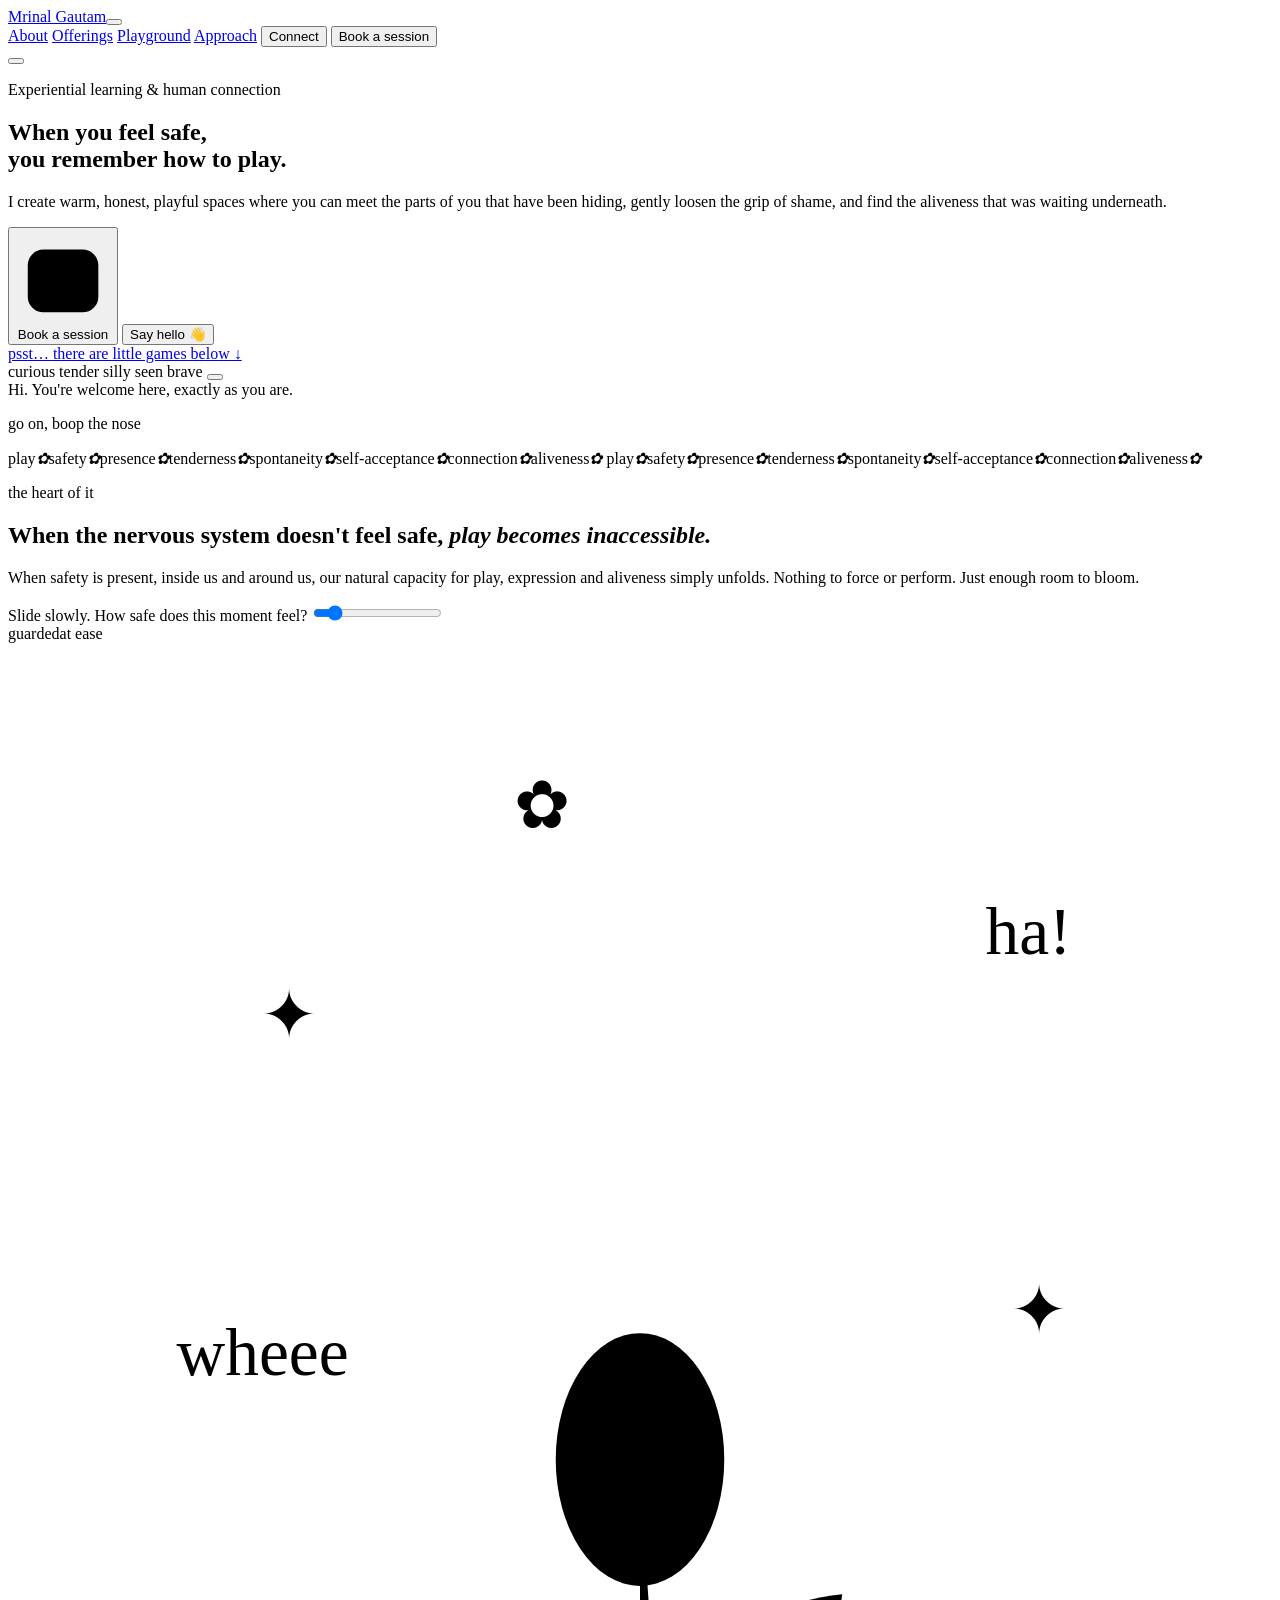
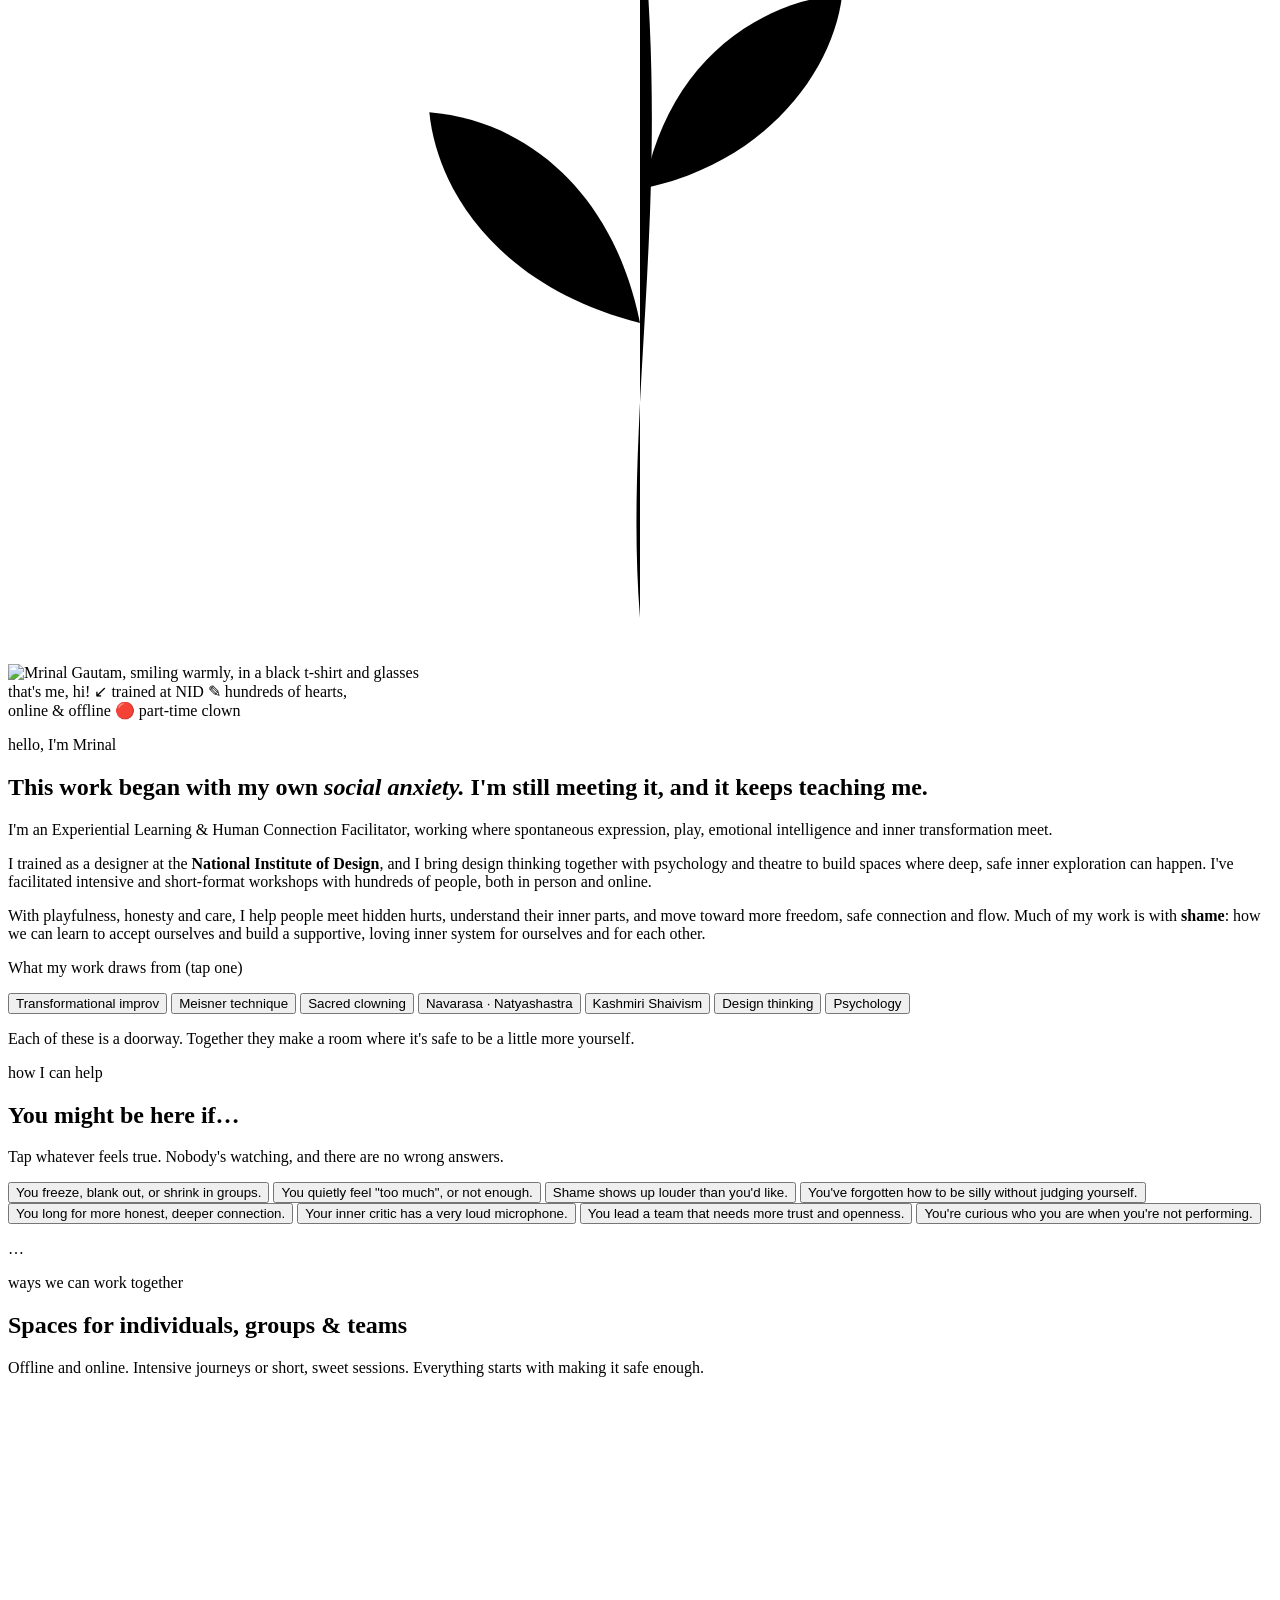
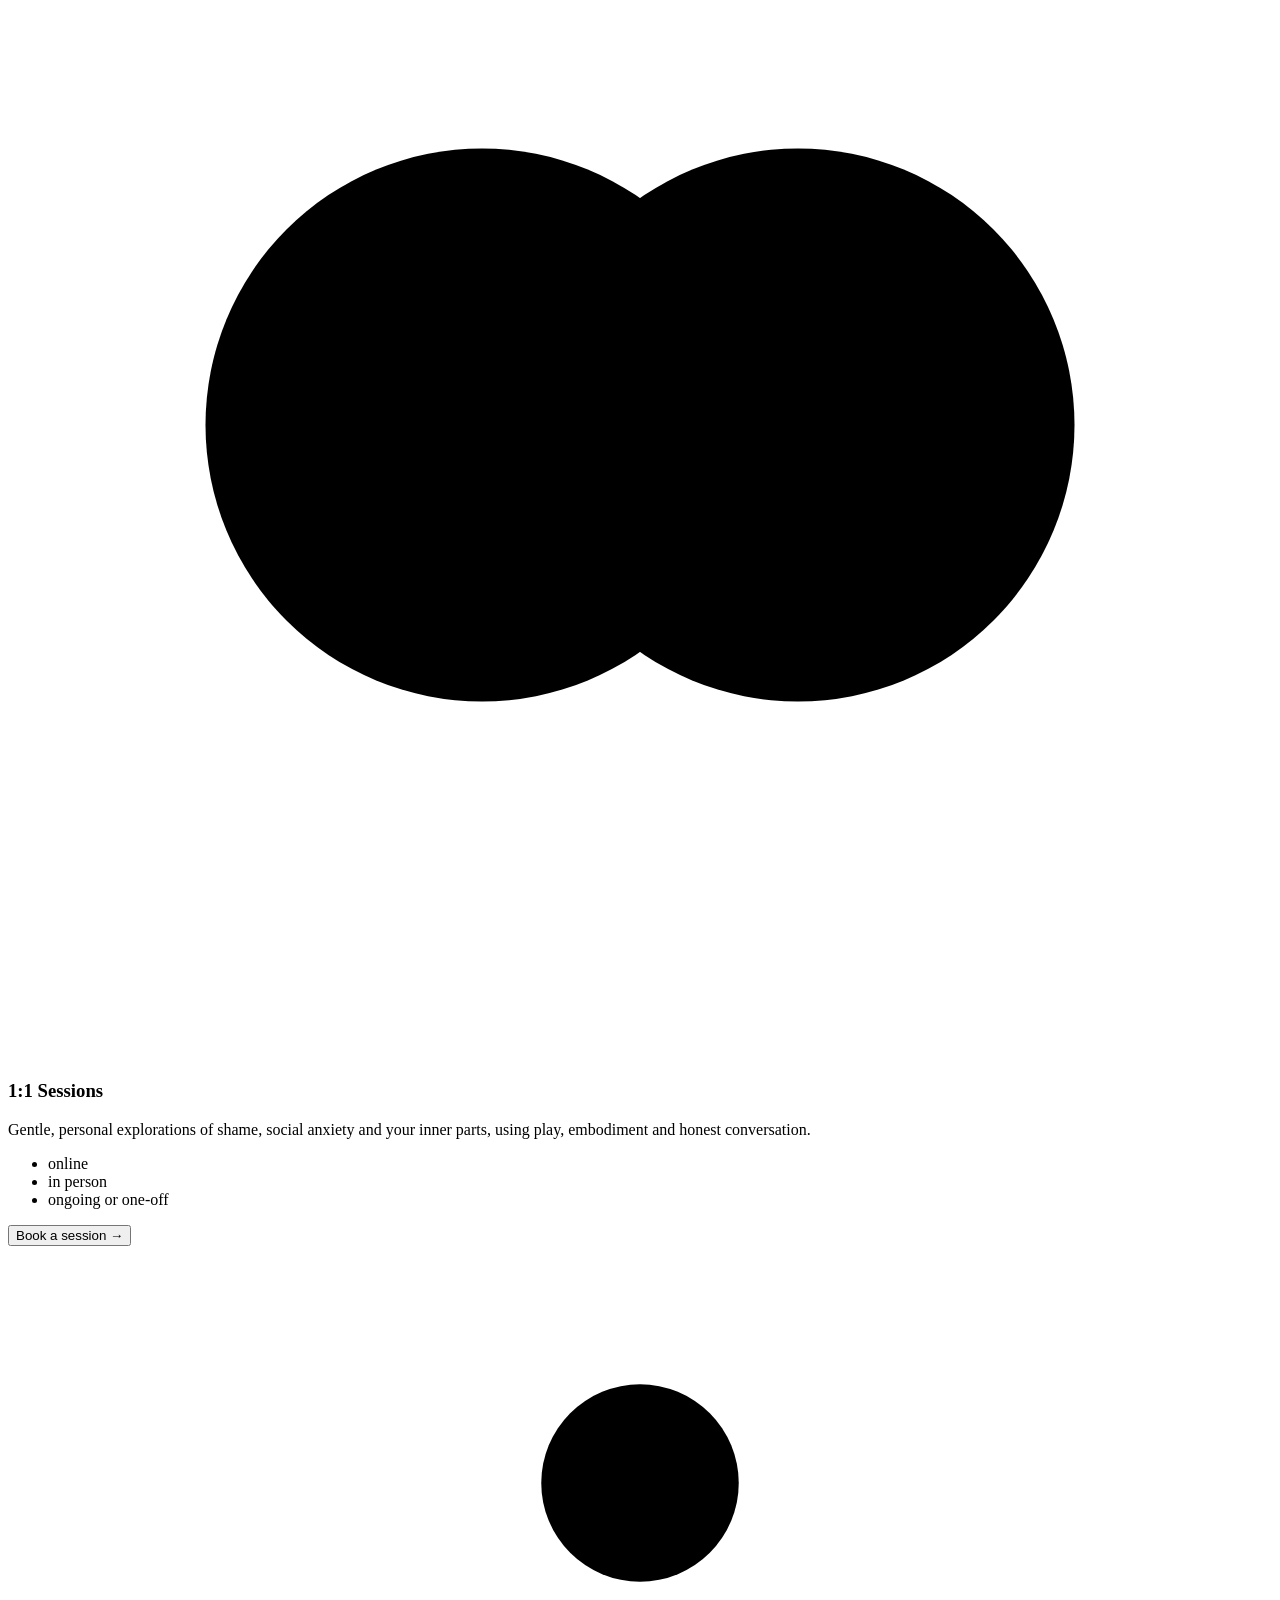
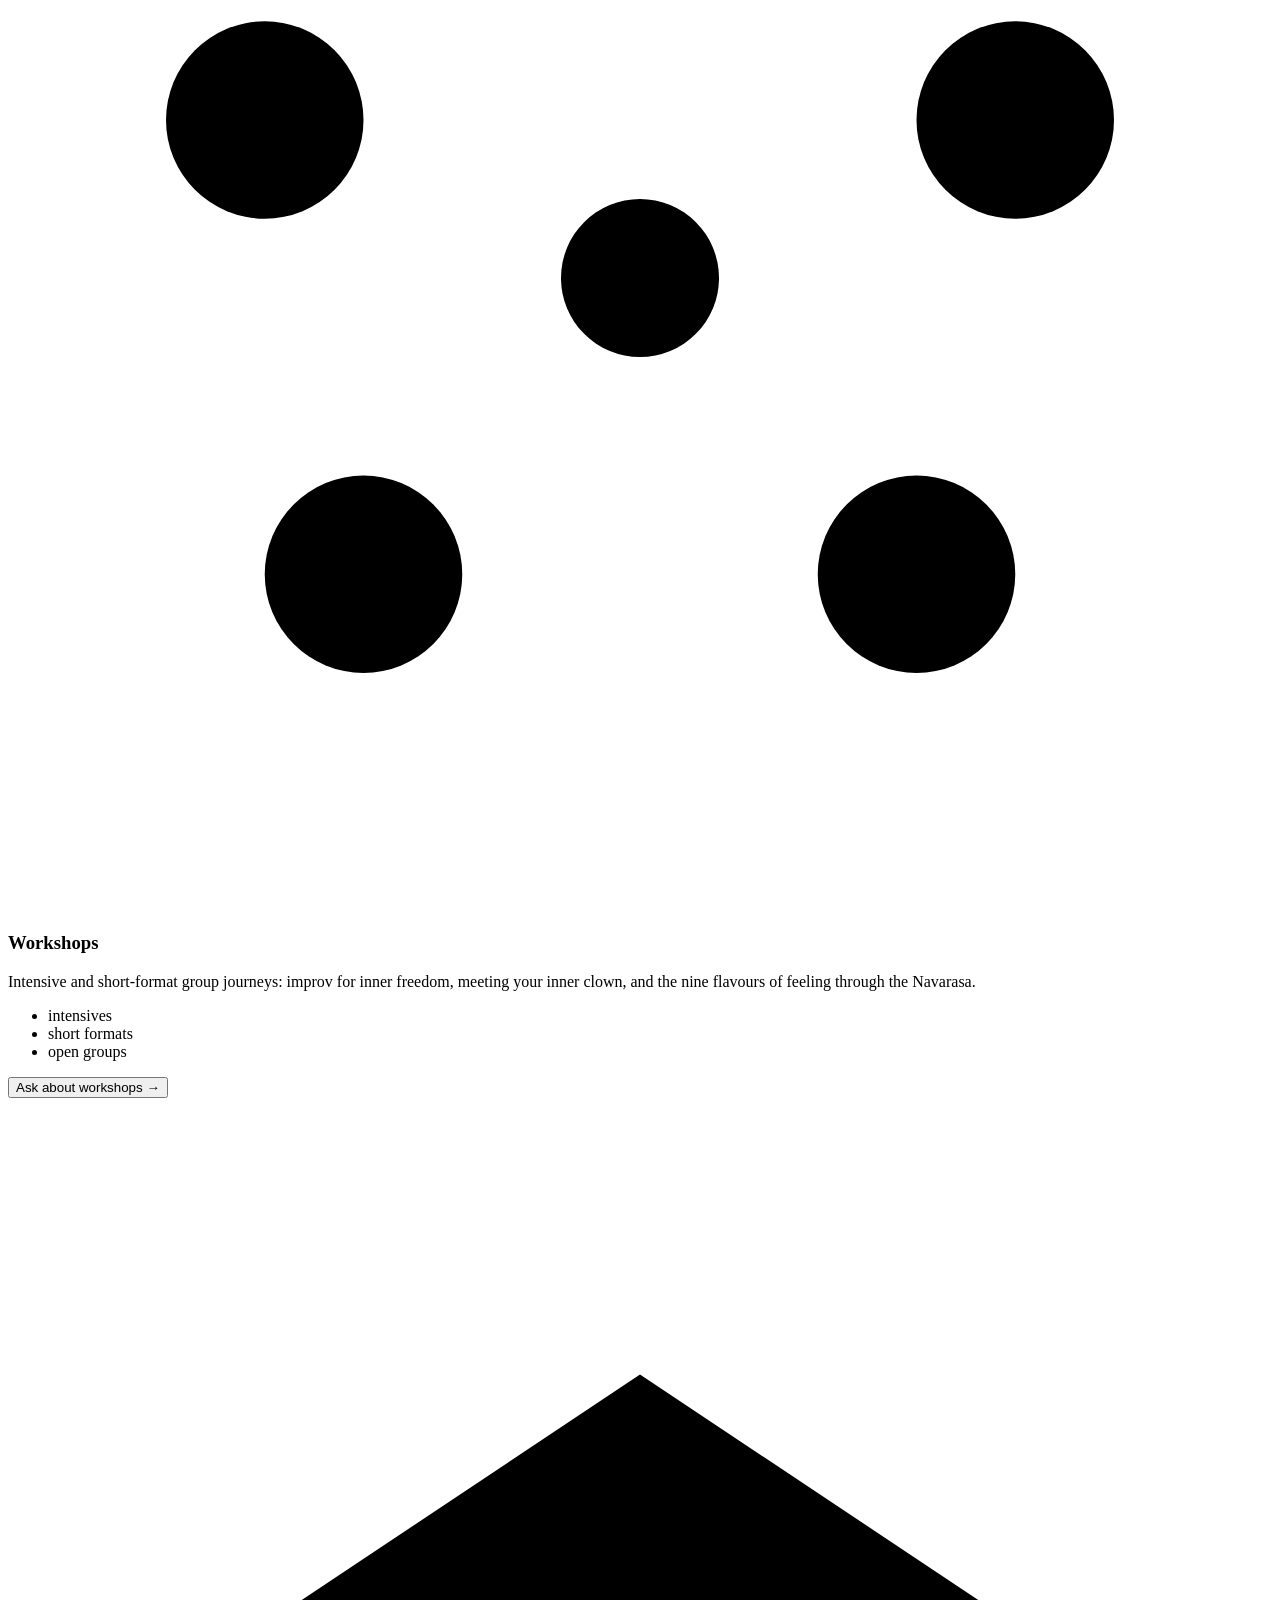
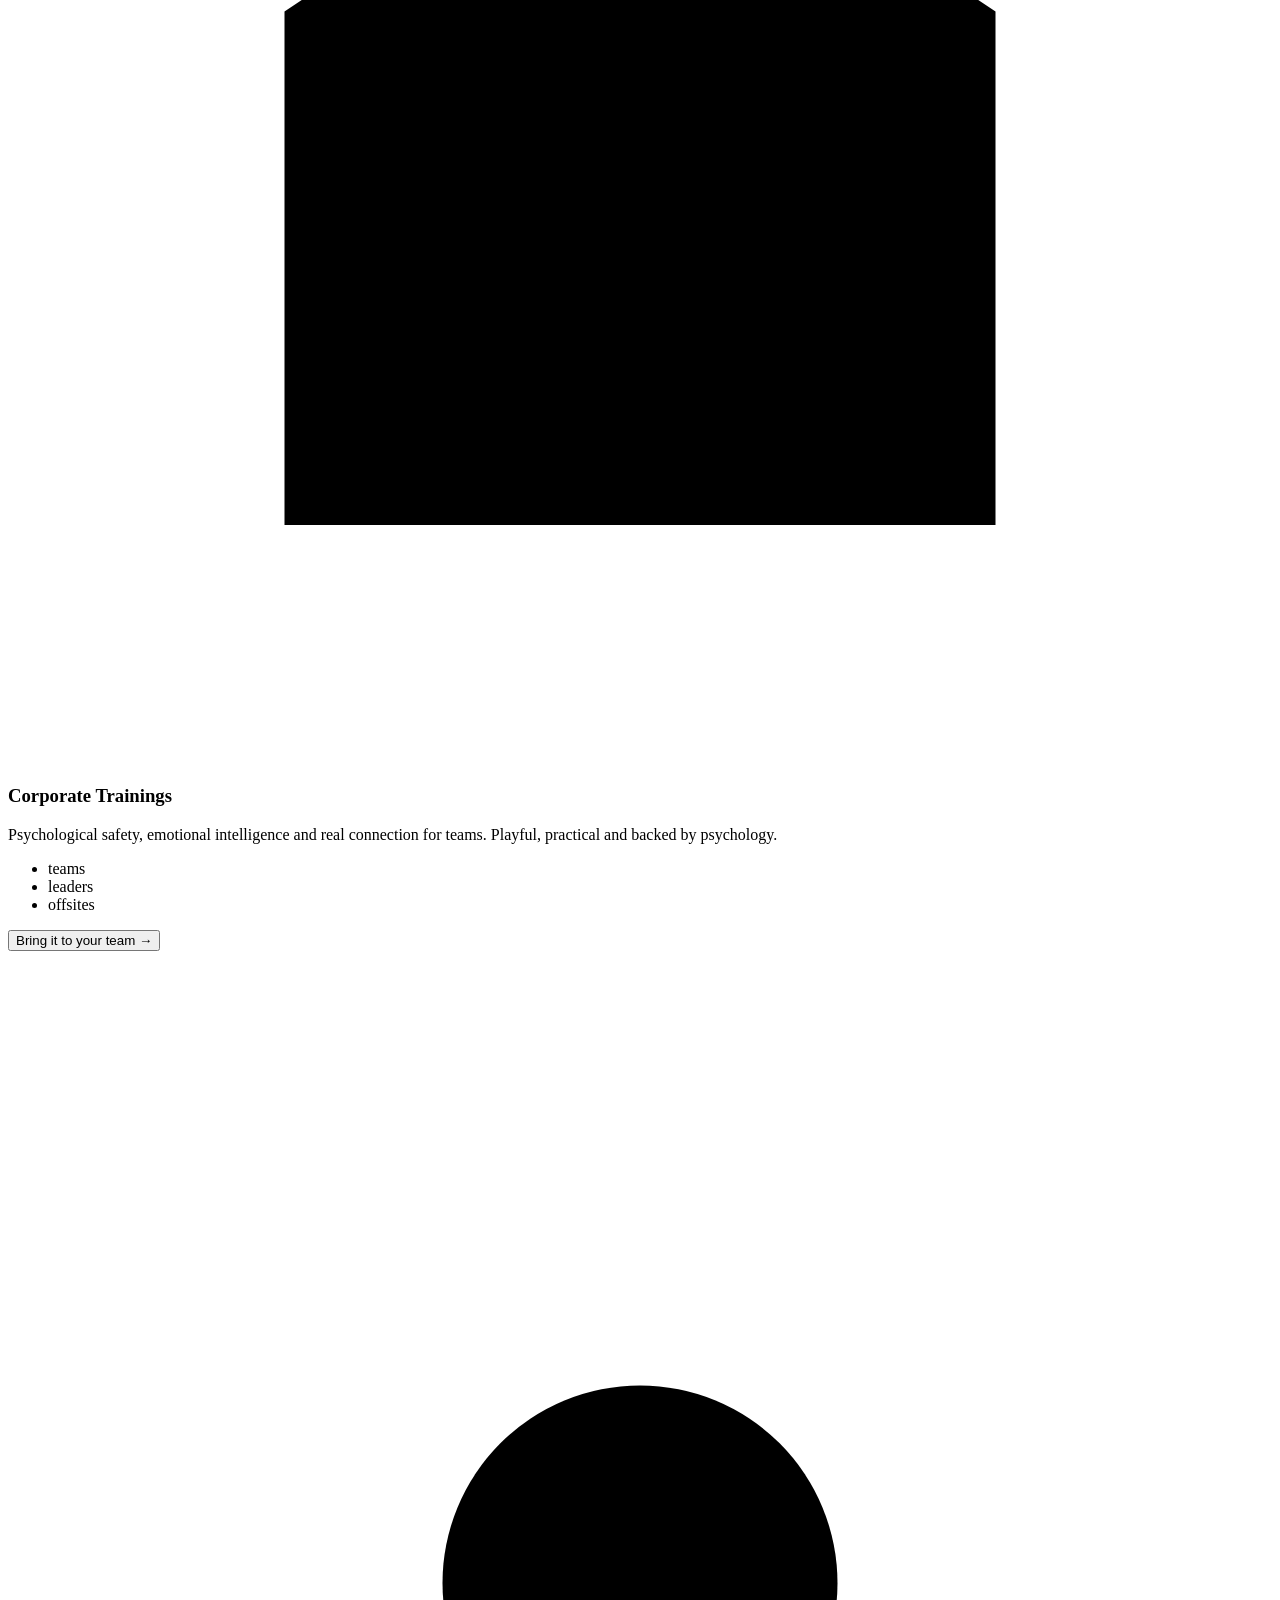
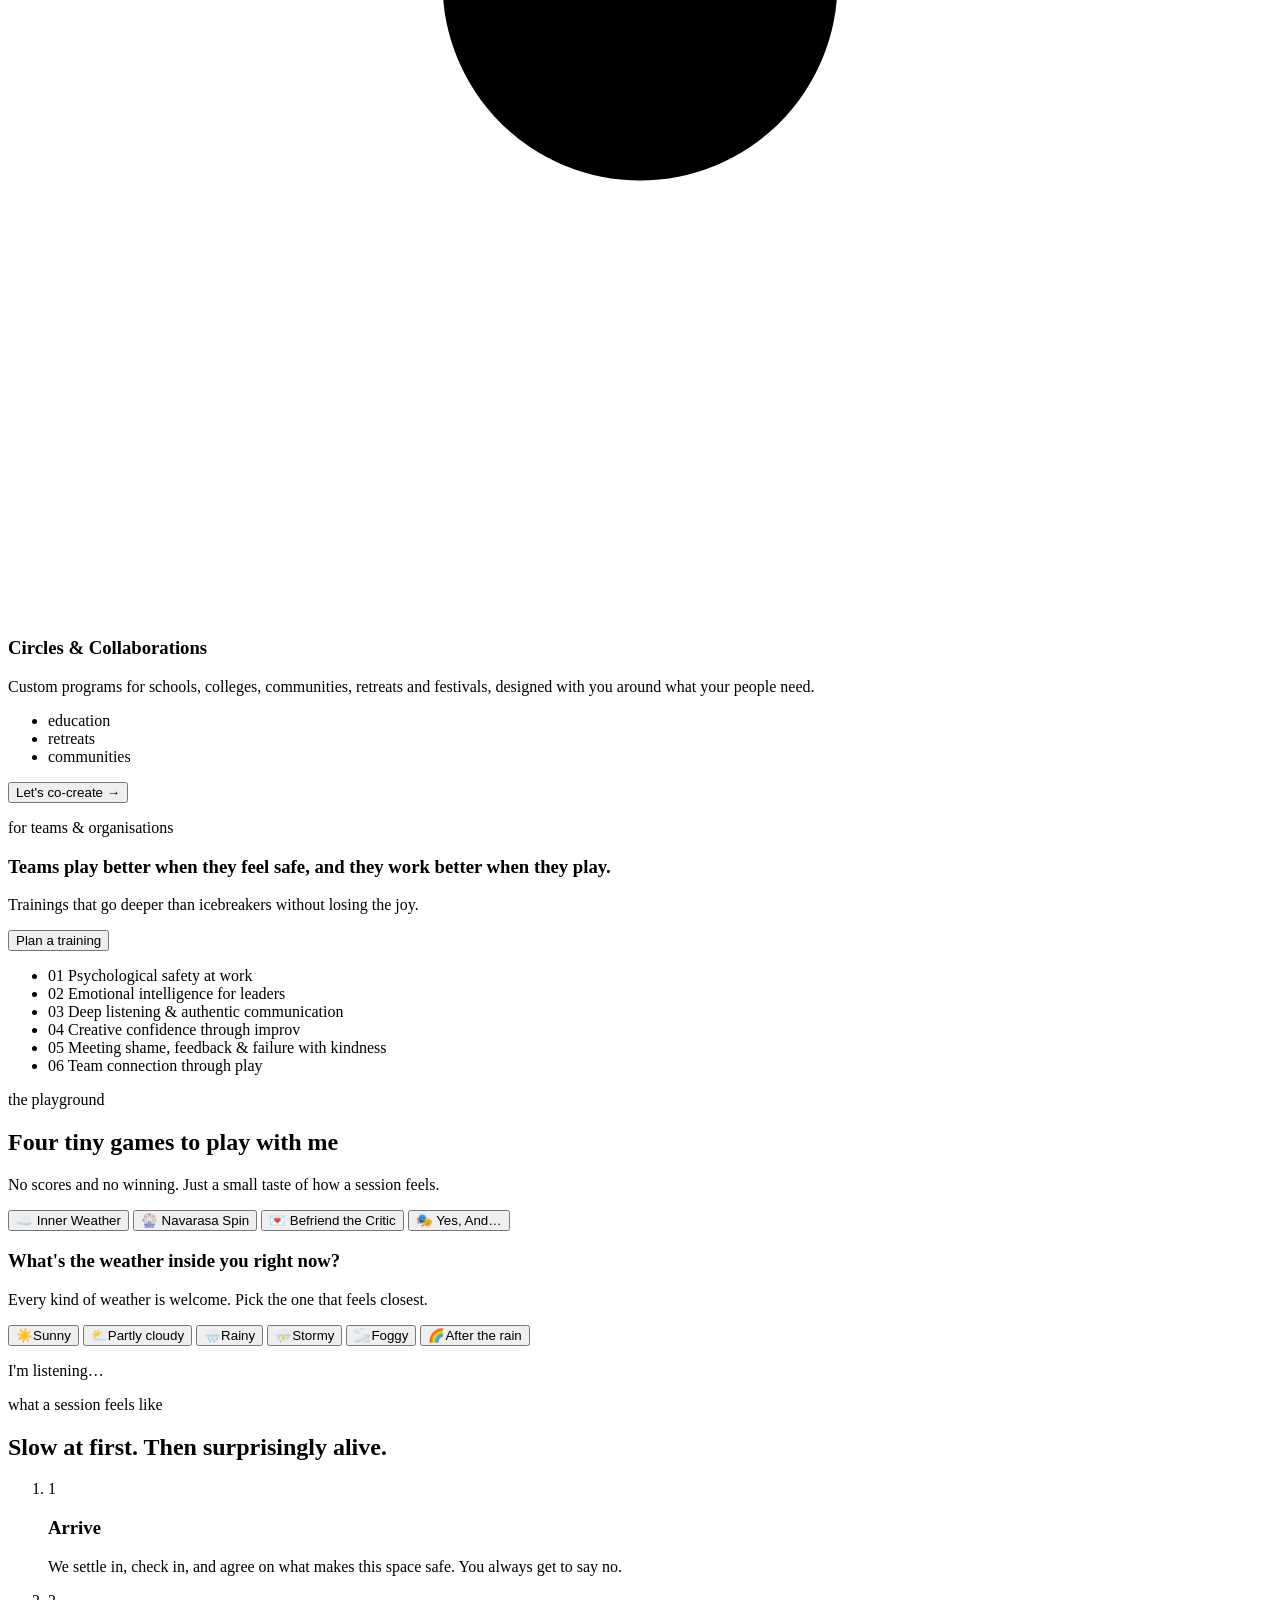
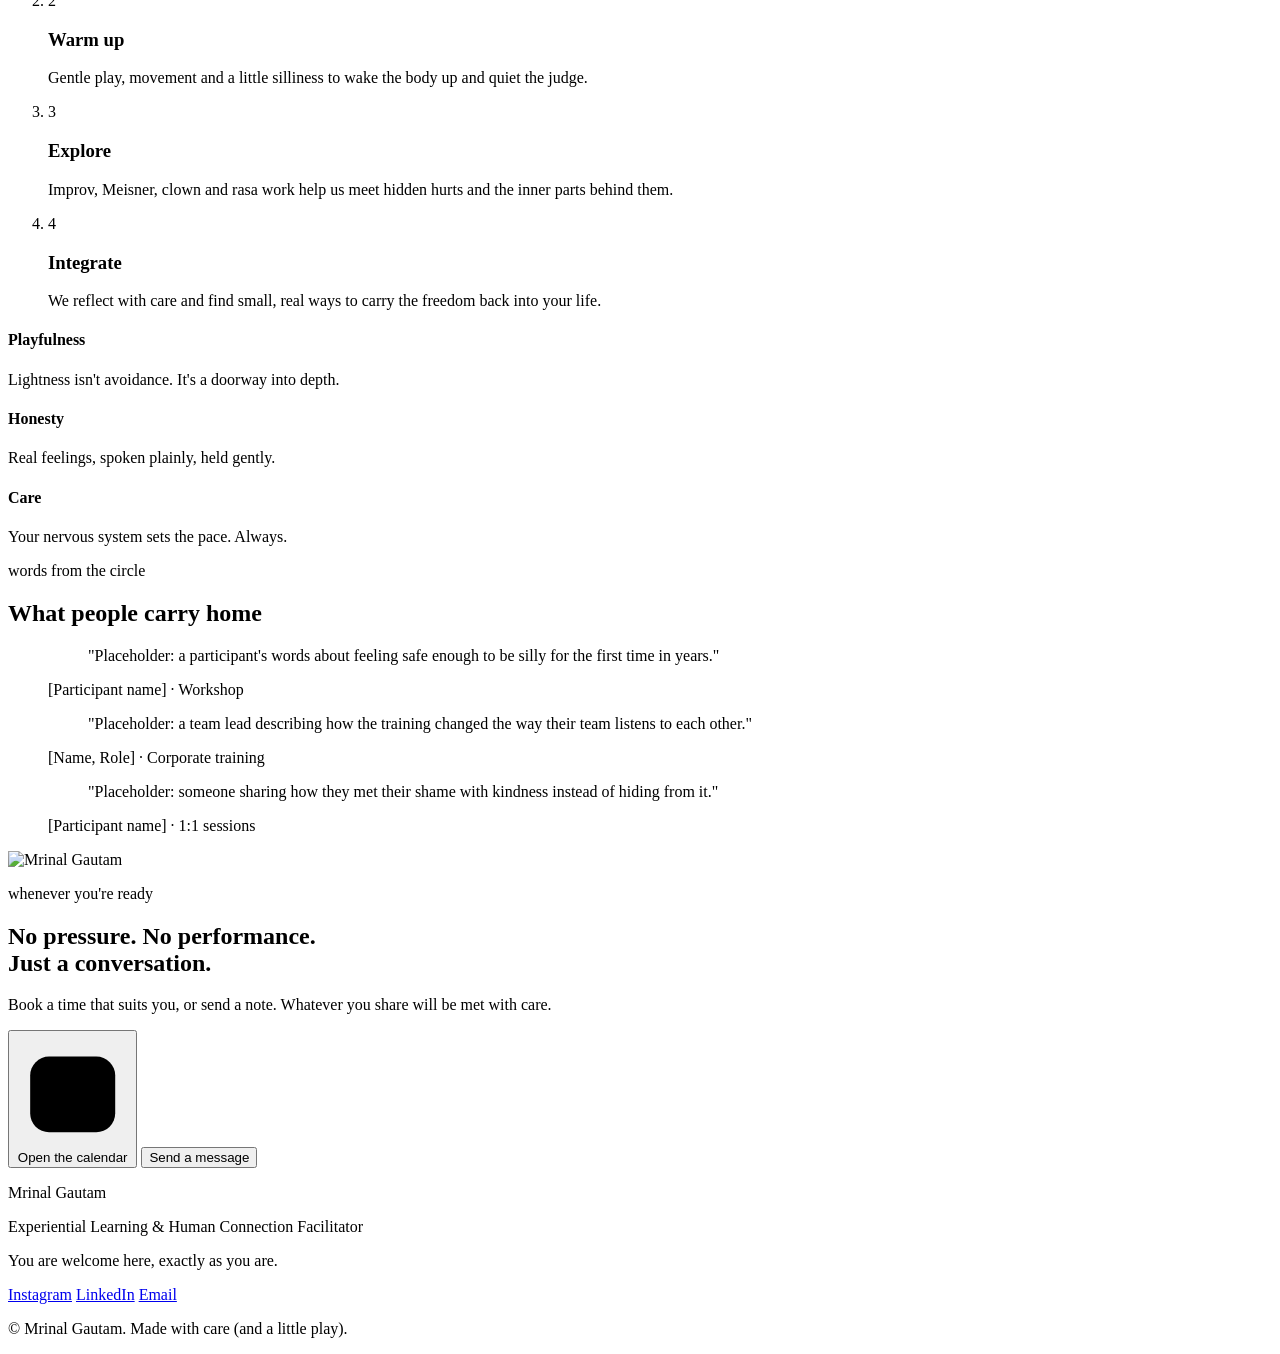
==== index.html @ 3469169f "Add files via upload" ====
<!doctype html>
<html lang="en">
<head>
  <meta charset="utf-8">
  <meta name="viewport" content="width=device-width, initial-scale=1">
  <title>Mrinal Gautam · Play, Safety & Human Connection</title>
  <meta name="description" content="Mrinal Gautam is an experiential learning and human connection facilitator. Workshops, 1:1 sessions and corporate trainings on play, emotional intelligence, shame and inner freedom.">
  <link rel="preconnect" href="https://fonts.googleapis.com">
  <link rel="preconnect" href="https://fonts.gstatic.com" crossorigin>
  <link href="https://fonts.googleapis.com/css2?family=Caveat:wght@500;700&family=Fraunces:ital,opsz,wght,SOFT,WONK@0,9..144,300..700,0..100,0..1;1,9..144,300..700,0..100,0..1&family=Nunito:wght@400;500;600;700;800&display=swap" rel="stylesheet">
  <link rel="stylesheet" href="styles.css">
</head>
<body>
  <div class="grain" aria-hidden="true"></div>

  <!-- ============ NAV ============ -->
  <header class="nav" id="nav">
    <div class="nav-inner">
      <div class="logo">
        <a href="#top" class="logo-name">Mrinal Gautam</a><button class="logo-nose" id="logoNose" aria-label="Boop the red clown nose"></button>
      </div>
      <nav class="nav-links" id="navLinks" aria-label="Main">
        <a href="#about">About</a>
        <a href="#offerings">Offerings</a>
        <a href="#play">Playground</a>
        <a href="#approach">Approach</a>
        <button class="link-btn" data-open="connect">Connect</button>
        <button class="btn btn-primary btn-sm" data-open="booking">Book a session</button>
      </nav>
      <button class="nav-toggle" id="navToggle" aria-label="Open menu" aria-expanded="false" aria-controls="navLinks">
        <span></span><span></span>
      </button>
    </div>
  </header>

  <main>
    <!-- ============ HERO ============ -->
    <section class="hero" id="top">
      <div class="wrap hero-grid">
        <div class="hero-copy">
          <p class="eyebrow">Experiential learning &amp; human connection</p>
          <h1>When you feel <span class="u-soft">safe</span>,<br>you remember how to <span class="play-word" aria-label="play"><span>p</span><span>l</span><span>a</span><span>y</span></span>.</h1>
          <p class="lead">I create warm, honest, playful spaces where you can meet the parts of you that have been hiding, gently loosen the grip of shame, and find the aliveness that was waiting underneath.</p>
          <div class="hero-ctas">
            <button class="btn btn-primary" data-open="booking">
              <svg viewBox="0 0 24 24" aria-hidden="true"><rect x="3" y="5" width="18" height="16" rx="4"/><path d="M8 3v4M16 3v4M3 10h18"/></svg>
              Book a session
            </button>
            <button class="btn btn-ghost" data-open="connect">Say hello <span class="wave" aria-hidden="true">👋</span></button>
          </div>
          <a href="#play" class="hand-note hero-note">psst… there are little games below ↓</a>
        </div>

        <div class="hero-art">
          <span class="float-word fw1">curious</span>
          <span class="float-word fw2">tender</span>
          <span class="float-word fw3">silly</span>
          <span class="float-word fw4">seen</span>
          <span class="float-word fw5">brave</span>
          <button class="buddy" id="buddy" aria-label="Say hi to the little buddy">
            <span class="buddy-body"></span>
            <span class="buddy-face">
              <span class="eye"><span class="pupil"></span></span>
              <span class="eye"><span class="pupil"></span></span>
              <span class="cheek cheek-l"></span><span class="cheek cheek-r"></span>
              <span class="buddy-nose"></span>
              <span class="mouth"></span>
            </span>
          </button>
          <div class="bubble" id="buddyBubble" role="status" aria-live="polite">Hi. You're welcome here, exactly as you are.</div>
          <p class="hand-note art-note">go on, boop the nose</p>
        </div>
      </div>
    </section>

    <!-- ============ MARQUEE ============ -->
    <div class="marquee" aria-hidden="true">
      <div class="marquee-track">
        <span>play</span><i>✿</i><span>safety</span><i>✿</i><span>presence</span><i>✿</i><span>tenderness</span><i>✿</i><span>spontaneity</span><i>✿</i><span>self-acceptance</span><i>✿</i><span>connection</span><i>✿</i><span>aliveness</span><i>✿</i>
        <span>play</span><i>✿</i><span>safety</span><i>✿</i><span>presence</span><i>✿</i><span>tenderness</span><i>✿</i><span>spontaneity</span><i>✿</i><span>self-acceptance</span><i>✿</i><span>connection</span><i>✿</i><span>aliveness</span><i>✿</i>
      </div>
    </div>

    <!-- ============ INSIGHT / BLOOM ============ -->
    <section class="insight section" id="insight">
      <div class="wrap insight-grid">
        <div class="insight-copy reveal">
          <p class="eyebrow">the heart of it</p>
          <h2>When the nervous system doesn't feel safe, <em>play becomes inaccessible.</em></h2>
          <p>When safety is present, inside us and around us, our natural capacity for play, expression and aliveness simply unfolds. Nothing to force or perform. Just enough room to bloom.</p>
          <div class="slider-box">
            <label for="safety" class="slider-label">Slide slowly. How safe does this moment feel?</label>
            <input type="range" id="safety" min="0" max="100" value="12">
            <div class="slider-ends"><span>guarded</span><span>at ease</span></div>
            <p class="slider-read" id="safetyRead" aria-live="polite"></p>
          </div>
        </div>
        <div class="bloom-stage reveal" id="bloomStage" aria-hidden="true">
          <svg viewBox="0 0 300 380" class="bloom">
            <g id="plant">
              <path d="M150 370 C 146 320, 158 270, 150 200" class="stem"/>
              <path d="M150 300 C 118 292, 102 270, 100 250 C 124 252, 144 270, 150 300 Z" class="leaf" id="leafL"/>
              <path d="M151 268 C 180 262, 196 240, 198 222 C 176 224, 156 240, 151 268 Z" class="leaf" id="leafR"/>
              <g id="head" transform="translate(150 190)">
                <g id="petals"></g>
                <circle r="16" class="bloom-center" id="bloomCenter"/>
                <ellipse rx="20" ry="30" class="bud" id="bud"/>
              </g>
            </g>
            <g id="sparks" class="sparks">
              <text x="60" y="90">✦</text><text x="232" y="70">ha!</text><text x="40" y="170">wheee</text><text x="238" y="160">✦</text><text x="120" y="40">✿</text>
            </g>
          </svg>
        </div>
      </div>
    </section>

    <!-- ============ ABOUT ============ -->
    <section class="about section" id="about">
      <div class="wrap about-grid">
        <div class="portrait reveal">
          <div class="portrait-frame">
            <img src="img/mrinal.jpg" alt="Mrinal Gautam, smiling warmly, in a black t-shirt and glasses" width="866" height="1000" loading="lazy">
          </div>
          <span class="portrait-wave hand">that's me, hi! ↙</span>
          <span class="sticker st1">trained at NID ✎</span>
          <span class="sticker st2">hundreds of hearts,<br>online &amp; offline</span>
          <span class="sticker st3">🔴 part-time clown</span>
        </div>
        <div class="about-copy reveal">
          <p class="eyebrow">hello, I'm Mrinal</p>
          <h2>This work began with my own <em>social anxiety.</em> I'm still meeting it, and it keeps teaching me.</h2>
          <p>I'm an Experiential Learning &amp; Human Connection Facilitator, working where spontaneous expression, play, emotional intelligence and inner transformation meet.</p>
          <p>I trained as a designer at the <strong>National Institute of Design</strong>, and I bring design thinking together with psychology and theatre to build spaces where deep, safe inner exploration can happen. I've facilitated intensive and short-format workshops with hundreds of people, both in person and online.</p>
          <p>With playfulness, honesty and care, I help people meet hidden hurts, understand their inner parts, and move toward more freedom, safe connection and flow. Much of my work is with <strong>shame</strong>: how we can learn to accept ourselves and build a supportive, loving inner system for ourselves and for each other.</p>

          <div class="roots">
            <p class="roots-title">What my work draws from <span class="hand">(tap one)</span></p>
            <div class="chips" id="rootChips" role="tablist" aria-label="Influences">
              <button class="chip" role="tab" data-root="improv">Transformational improv</button>
              <button class="chip" role="tab" data-root="meisner">Meisner technique</button>
              <button class="chip" role="tab" data-root="clown">Sacred clowning</button>
              <button class="chip" role="tab" data-root="navarasa">Navarasa · Natyashastra</button>
              <button class="chip" role="tab" data-root="shaivism">Kashmiri Shaivism</button>
              <button class="chip" role="tab" data-root="design">Design thinking</button>
              <button class="chip" role="tab" data-root="psych">Psychology</button>
            </div>
            <p class="root-desc" id="rootDesc" aria-live="polite">Each of these is a doorway. Together they make a room where it's safe to be a little more yourself.</p>
          </div>
        </div>
      </div>
    </section>

    <!-- ============ RESONANCE ============ -->
    <section class="resonance section">
      <div class="wrap narrow reveal">
        <p class="eyebrow center">how I can help</p>
        <h2 class="center">You might be here if…</h2>
        <p class="center muted">Tap whatever feels true. Nobody's watching, and there are no wrong answers.</p>
        <div class="resonance-list" id="resonance">
          <button class="res-item" aria-pressed="false">You freeze, blank out, or shrink in groups.</button>
          <button class="res-item" aria-pressed="false">You quietly feel "too much", or not enough.</button>
          <button class="res-item" aria-pressed="false">Shame shows up louder than you'd like.</button>
          <button class="res-item" aria-pressed="false">You've forgotten how to be silly without judging yourself.</button>
          <button class="res-item" aria-pressed="false">You long for more honest, deeper connection.</button>
          <button class="res-item" aria-pressed="false">Your inner critic has a very loud microphone.</button>
          <button class="res-item" aria-pressed="false">You lead a team that needs more trust and openness.</button>
          <button class="res-item" aria-pressed="false">You're curious who you are when you're not performing.</button>
        </div>
        <div class="res-response" id="resResponse" aria-live="polite">
          <p id="resText">…</p>
          <button class="btn btn-primary btn-sm" data-open="connect" id="resCta" hidden>Let's talk about it</button>
        </div>
      </div>
    </section>

    <!-- ============ OFFERINGS ============ -->
    <section class="offerings section" id="offerings">
      <div class="wrap">
        <div class="section-head reveal">
          <p class="eyebrow">ways we can work together</p>
          <h2>Spaces for individuals, groups &amp; teams</h2>
          <p class="muted">Offline and online. Intensive journeys or short, sweet sessions. Everything starts with making it safe enough.</p>
        </div>

        <div class="cards">
          <article class="card card-peach reveal">
            <svg class="card-ico" viewBox="0 0 64 64" aria-hidden="true"><circle cx="24" cy="32" r="14"/><circle cx="40" cy="32" r="14"/></svg>
            <h3>1:1 Sessions</h3>
            <p>Gentle, personal explorations of shame, social anxiety and your inner parts, using play, embodiment and honest conversation.</p>
            <ul class="tags"><li>online</li><li>in person</li><li>ongoing or one-off</li></ul>
            <button class="btn btn-card" data-open="booking">Book a session →</button>
          </article>

          <article class="card card-sage reveal">
            <svg class="card-ico" viewBox="0 0 64 64" aria-hidden="true"><circle cx="32" cy="12" r="5"/><circle cx="51" cy="24" r="5"/><circle cx="46" cy="47" r="5"/><circle cx="18" cy="47" r="5"/><circle cx="13" cy="24" r="5"/><circle cx="32" cy="32" r="4"/></svg>
            <h3>Workshops</h3>
            <p>Intensive and short-format group journeys: improv for inner freedom, meeting your inner clown, and the nine flavours of feeling through the Navarasa.</p>
            <ul class="tags"><li>intensives</li><li>short formats</li><li>open groups</li></ul>
            <button class="btn btn-card" data-open="connect" data-interest="Workshop">Ask about workshops →</button>
          </article>

          <article class="card card-lav reveal">
            <svg class="card-ico" viewBox="0 0 64 64" aria-hidden="true"><path d="M8 52h48M14 52V26l18-12 18 12v26"/><path d="M26 52V38h12v14"/></svg>
            <h3>Corporate Trainings</h3>
            <p>Psychological safety, emotional intelligence and real connection for teams. Playful, practical and backed by psychology.</p>
            <ul class="tags"><li>teams</li><li>leaders</li><li>offsites</li></ul>
            <button class="btn btn-card" data-open="connect" data-interest="Corporate training">Bring it to your team →</button>
          </article>

          <article class="card card-sun reveal">
            <svg class="card-ico" viewBox="0 0 64 64" aria-hidden="true"><circle cx="32" cy="32" r="10"/><path d="M32 8v8M32 48v8M8 32h8M48 32h8M15 15l6 6M43 43l6 6M15 49l6-6M43 21l6-6"/></svg>
            <h3>Circles &amp; Collaborations</h3>
            <p>Custom programs for schools, colleges, communities, retreats and festivals, designed with you around what your people need.</p>
            <ul class="tags"><li>education</li><li>retreats</li><li>communities</li></ul>
            <button class="btn btn-card" data-open="connect" data-interest="Collaboration">Let's co-create →</button>
          </article>
        </div>

        <div class="corp-band reveal">
          <div class="corp-copy">
            <p class="eyebrow light">for teams &amp; organisations</p>
            <h3>Teams play better when they feel safe, and they work better when they play.</h3>
            <p>Trainings that go deeper than icebreakers without losing the joy.</p>
            <button class="btn btn-light" data-open="connect" data-interest="Corporate training">Plan a training</button>
          </div>
          <ul class="corp-list">
            <li><span>01</span> Psychological safety at work</li>
            <li><span>02</span> Emotional intelligence for leaders</li>
            <li><span>03</span> Deep listening &amp; authentic communication</li>
            <li><span>04</span> Creative confidence through improv</li>
            <li><span>05</span> Meeting shame, feedback &amp; failure with kindness</li>
            <li><span>06</span> Team connection through play</li>
          </ul>
        </div>
      </div>
    </section>

    <!-- ============ PLAYGROUND ============ -->
    <section class="playground section" id="play">
      <div class="wrap">
        <div class="section-head center reveal">
          <p class="eyebrow">the playground</p>
          <h2>Four tiny games to play with me</h2>
          <p class="muted">No scores and no winning. Just a small taste of how a session feels.</p>
        </div>

        <div class="game-tabs reveal" role="tablist" aria-label="Games">
          <button class="game-tab is-active" role="tab" aria-selected="true" aria-controls="g-weather" id="t-weather"><span>☁️</span> Inner Weather</button>
          <button class="game-tab" role="tab" aria-selected="false" aria-controls="g-rasa" id="t-rasa" tabindex="-1"><span>🎡</span> Navarasa Spin</button>
          <button class="game-tab" role="tab" aria-selected="false" aria-controls="g-critic" id="t-critic" tabindex="-1"><span>💌</span> Befriend the Critic</button>
          <button class="game-tab" role="tab" aria-selected="false" aria-controls="g-yesand" id="t-yesand" tabindex="-1"><span>🎭</span> Yes, And…</button>
        </div>

        <div class="game-board reveal">
          <!-- Game 1: Inner Weather -->
          <div class="game is-active" id="g-weather" role="tabpanel" aria-labelledby="t-weather">
            <div class="game-intro">
              <h3>What's the weather inside you right now?</h3>
              <p>Every kind of weather is welcome. Pick the one that feels closest.</p>
            </div>
            <div class="weather-row" id="weatherRow">
              <button class="weather" data-w="sunny"><span>☀️</span>Sunny</button>
              <button class="weather" data-w="cloudy"><span>⛅</span>Partly cloudy</button>
              <button class="weather" data-w="rain"><span>🌧️</span>Rainy</button>
              <button class="weather" data-w="storm"><span>⛈️</span>Stormy</button>
              <button class="weather" data-w="fog"><span>🌫️</span>Foggy</button>
              <button class="weather" data-w="rainbow"><span>🌈</span>After the rain</button>
            </div>
            <div class="weather-sky" id="weatherSky" data-w="none">
              <div class="sky-fx" id="skyFx"></div>
              <div class="weather-msg" id="weatherMsg" aria-live="polite">
                <p class="hand big">I'm listening…</p>
              </div>
            </div>
          </div>

          <!-- Game 2: Navarasa Spin -->
          <div class="game" id="g-rasa" role="tabpanel" aria-labelledby="t-rasa" hidden>
            <div class="rasa-grid">
              <div class="wheel-wrap">
                <div class="wheel-pointer" aria-hidden="true"></div>
                <div class="wheel" id="wheel"></div>
                <button class="wheel-hub" id="spinBtn">SPIN</button>
              </div>
              <div class="rasa-card" id="rasaCard" aria-live="polite">
                <p class="eyebrow">nine flavours of feeling</p>
                <h3>Spin the Navarasa wheel</h3>
                <p>The Natyashastra names nine <em>rasas</em>, the essential flavours of human emotion. Spin, and I'll give you a tiny improv challenge. (Yes, out loud. Nobody's listening. Probably.)</p>
              </div>
            </div>
          </div>

          <!-- Game 3: Befriend the Critic -->
          <div class="game" id="g-critic" role="tabpanel" aria-labelledby="t-critic" hidden>
            <div class="game-intro">
              <h3>Your inner critic is a part of you trying to keep you safe.</h3>
              <p>Tap a card to hear what a kinder inner voice might say instead.</p>
            </div>
            <div class="critic-cards" id="criticCards"></div>
            <form class="critic-form" id="criticForm">
              <label for="criticInput" class="hand">What does your inner critic like to say?</label>
              <div class="critic-input-row">
                <input id="criticInput" type="text" maxlength="90" placeholder="e.g. Everyone will see I don't belong" autocomplete="off">
                <button class="btn btn-primary btn-sm" type="submit">Soften it</button>
              </div>
              <p class="tiny muted">Stays on this page only. Nothing is sent or saved.</p>
            </form>
          </div>

          <!-- Game 4: Yes, And -->
          <div class="game" id="g-yesand" role="tabpanel" aria-labelledby="t-yesand" hidden>
            <div class="game-intro">
              <h3>Let's make up a story together</h3>
              <p>The first rule of improv: accept what's offered, then add to it. You write a line, I'll say "Yes, and…"</p>
            </div>
            <div class="story" id="story" aria-live="polite"></div>
            <form class="story-form" id="storyForm">
              <input id="storyInput" type="text" maxlength="140" placeholder="Add the next line of the story…" autocomplete="off" aria-label="Your line">
              <button class="btn btn-primary btn-sm" type="submit">Add</button>
              <button class="btn btn-ghost btn-sm" type="button" id="stuckBtn">I'm stuck</button>
            </form>
            <button class="link-btn restart" id="newStory">↻ start a new story</button>
          </div>
        </div>
      </div>
    </section>

    <!-- ============ APPROACH ============ -->
    <section class="approach section" id="approach">
      <div class="wrap">
        <div class="section-head reveal">
          <p class="eyebrow">what a session feels like</p>
          <h2>Slow at first. Then surprisingly alive.</h2>
        </div>
        <ol class="steps">
          <li class="step reveal">
            <span class="step-num">1</span>
            <h3>Arrive</h3>
            <p>We settle in, check in, and agree on what makes this space safe. You always get to say no.</p>
          </li>
          <li class="step reveal">
            <span class="step-num">2</span>
            <h3>Warm up</h3>
            <p>Gentle play, movement and a little silliness to wake the body up and quiet the judge.</p>
          </li>
          <li class="step reveal">
            <span class="step-num">3</span>
            <h3>Explore</h3>
            <p>Improv, Meisner, clown and rasa work help us meet hidden hurts and the inner parts behind them.</p>
          </li>
          <li class="step reveal">
            <span class="step-num">4</span>
            <h3>Integrate</h3>
            <p>We reflect with care and find small, real ways to carry the freedom back into your life.</p>
          </li>
        </ol>

        <div class="pillars reveal">
          <div class="pillar"><span class="pillar-dot" style="--c: var(--sun)"></span><h4>Playfulness</h4><p>Lightness isn't avoidance. It's a doorway into depth.</p></div>
          <div class="pillar"><span class="pillar-dot" style="--c: var(--peach)"></span><h4>Honesty</h4><p>Real feelings, spoken plainly, held gently.</p></div>
          <div class="pillar"><span class="pillar-dot" style="--c: var(--sage)"></span><h4>Care</h4><p>Your nervous system sets the pace. Always.</p></div>
        </div>
      </div>
    </section>

    <!-- ============ WORDS (placeholder testimonials) ============ -->
    <!-- TODO: Replace with real participant testimonials (with their permission). -->
    <section class="words section">
      <div class="wrap">
        <div class="section-head center reveal">
          <p class="eyebrow">words from the circle</p>
          <h2>What people carry home</h2>
        </div>
        <div class="quotes reveal" id="quotes">
          <figure class="quote q1">
            <blockquote>"Placeholder: a participant's words about feeling safe enough to be silly for the first time in years."</blockquote>
            <figcaption>[Participant name] · Workshop</figcaption>
          </figure>
          <figure class="quote q2">
            <blockquote>"Placeholder: a team lead describing how the training changed the way their team listens to each other."</blockquote>
            <figcaption>[Name, Role] · Corporate training</figcaption>
          </figure>
          <figure class="quote q3">
            <blockquote>"Placeholder: someone sharing how they met their shame with kindness instead of hiding from it."</blockquote>
            <figcaption>[Participant name] · 1:1 sessions</figcaption>
          </figure>
        </div>
      </div>
    </section>

    <!-- ============ FINAL CTA ============ -->
    <section class="final section" id="connect">
      <div class="wrap">
        <div class="final-card reveal">
          <div class="final-blob" aria-hidden="true"></div>
          <img class="final-avatar" src="img/mrinal-sm.jpg" alt="Mrinal Gautam" width="96" height="96">
          <p class="eyebrow">whenever you're ready</p>
          <h2>No pressure. No performance.<br>Just a conversation.</h2>
          <p>Book a time that suits you, or send a note. Whatever you share will be met with care.</p>
          <div class="hero-ctas center">
            <button class="btn btn-primary" data-open="booking">
              <svg viewBox="0 0 24 24" aria-hidden="true"><rect x="3" y="5" width="18" height="16" rx="4"/><path d="M8 3v4M16 3v4M3 10h18"/></svg>
              Open the calendar
            </button>
            <button class="btn btn-ghost" data-open="connect">Send a message</button>
          </div>
        </div>
      </div>
    </section>
  </main>

  <footer class="footer">
    <div class="wrap footer-grid">
      <div>
        <p class="footer-name">Mrinal Gautam<span class="dot"></span></p>
        <p class="muted">Experiential Learning &amp; Human Connection Facilitator</p>
      </div>
      <p class="footer-love hand">You are welcome here, exactly as you are.</p>
      <div class="footer-links">
        <a href="#" aria-label="Instagram (add link)">Instagram</a>
        <a href="#" aria-label="LinkedIn (add link)">LinkedIn</a>
        <a href="mailto:hello@example.com">Email</a>
      </div>
    </div>
    <p class="wrap tiny muted footer-small">© <span id="year"></span> Mrinal Gautam. Made with care (and a little play).</p>
  </footer>

  <!-- ============ CONNECT MODAL ============ -->
  <dialog class="modal" id="connectModal" aria-labelledby="connectTitle">
    <button class="modal-close" data-close aria-label="Close">×</button>
    <div class="modal-body" id="connectBody">
      <div class="modal-hello">
        <img src="img/mrinal-sm.jpg" alt="" width="56" height="56">
        <p class="eyebrow">let's connect</p>
      </div>
      <h2 id="connectTitle">Hi there. What's on your heart?</h2>
      <p class="muted">Share as much or as little as you like. Mrinal reads every message personally.</p>
      <form id="connectForm" novalidate>
        <div class="field-row">
          <label class="field">
            <span>Your name</span>
            <input name="name" type="text" required autocomplete="name" placeholder="What should I call you?">
          </label>
          <label class="field">
            <span>Email</span>
            <input name="email" type="email" required autocomplete="email" placeholder="you@example.com">
          </label>
        </div>

        <fieldset class="field">
          <legend>I'm reaching out about</legend>
          <div class="pill-choices" id="interestChoices">
            <label><input type="radio" name="interest" value="1:1 session" checked><span>1:1 session</span></label>
            <label><input type="radio" name="interest" value="Workshop"><span>Workshop</span></label>
            <label><input type="radio" name="interest" value="Corporate training"><span>Corporate training</span></label>
            <label><input type="radio" name="interest" value="Collaboration"><span>Collaboration</span></label>
            <label><input type="radio" name="interest" value="Just saying hi"><span>Just saying hi</span></label>
          </div>
        </fieldset>

        <fieldset class="field">
          <legend>How are you arriving today? <span class="muted">(optional)</span></legend>
          <div class="mood-choices">
            <label><input type="radio" name="mood" value="heavy"><span title="heavy">🌧️</span></label>
            <label><input type="radio" name="mood" value="unsure"><span title="unsure">🌫️</span></label>
            <label><input type="radio" name="mood" value="okay"><span title="okay">⛅</span></label>
            <label><input type="radio" name="mood" value="hopeful"><span title="hopeful">🌱</span></label>
            <label><input type="radio" name="mood" value="bright"><span title="bright">☀️</span></label>
          </div>
        </fieldset>

        <label class="field">
          <span>Your message</span>
          <textarea name="message" rows="4" required placeholder="What's bringing you here?"></textarea>
        </label>
        <p class="form-error" id="connectError" role="alert"></p>
        <button class="btn btn-primary btn-block" type="submit">Send with care ♡</button>
      </form>
    </div>
    <div class="modal-body success" id="connectSuccess" hidden>
      <div class="success-blob" aria-hidden="true">♡</div>
      <h2>Your message landed safely.</h2>
      <p id="connectThanks">Thank you for reaching out. That takes courage. Mrinal will write back soon.</p>
      <button class="btn btn-ghost" data-close>Back to the site</button>
    </div>
  </dialog>

  <!-- ============ BOOKING MODAL ============ -->
  <dialog class="modal modal-wide" id="bookingModal" aria-labelledby="bookingTitle">
    <button class="modal-close" data-close aria-label="Close">×</button>
    <div class="modal-body">
      <p class="eyebrow">book a time</p>
      <h2 id="bookingTitle">Let's find a moment that feels right</h2>
      <ol class="book-steps" aria-hidden="true">
        <li class="is-on">Session</li><li>Date &amp; time</li><li>Your details</li>
      </ol>

      <!-- Step 1 -->
      <div class="book-step" data-step="1">
        <div class="session-types" id="sessionTypes">
          <label class="stype"><input type="radio" name="stype" value="Intro call" data-mins="20" checked>
            <span><strong>Intro call</strong><em>20 min · online</em><small>Say hi, ask anything, and see if it feels right.</small></span></label>
          <label class="stype"><input type="radio" name="stype" value="1:1 session" data-mins="60">
            <span><strong>1:1 session</strong><em>60 min · online / in person</em><small>A personal, playful exploration.</small></span></label>
          <label class="stype"><input type="radio" name="stype" value="Workshop / corporate consult" data-mins="30">
            <span><strong>Workshop or corporate consult</strong><em>30 min · online</em><small>Plan a workshop or training for your group.</small></span></label>
        </div>
        <div class="book-nav"><span></span><button class="btn btn-primary" data-next>Choose a time →</button></div>
      </div>

      <!-- Step 2 -->
      <div class="book-step" data-step="2" hidden>
        <div class="cal-layout">
          <div class="cal">
            <div class="cal-head">
              <button class="cal-arrow" id="calPrev" aria-label="Previous month">‹</button>
              <p id="calMonth"></p>
              <button class="cal-arrow" id="calNext" aria-label="Next month">›</button>
            </div>
            <div class="cal-dow"><span>Mo</span><span>Tu</span><span>We</span><span>Th</span><span>Fr</span><span>Sa</span><span>Su</span></div>
            <div class="cal-grid" id="calGrid"></div>
          </div>
          <div class="slots">
            <p class="slots-title" id="slotsTitle">Pick a date to see open times</p>
            <div class="slot-list" id="slotList"></div>
            <p class="tiny muted">Times shown in IST (India Standard Time).</p>
          </div>
        </div>
        <div class="book-nav"><button class="btn btn-ghost" data-back>← Back</button><button class="btn btn-primary" data-next id="toDetails" disabled>Continue →</button></div>
      </div>

      <!-- Step 3 -->
      <div class="book-step" data-step="3" hidden>
        <div class="book-summary" id="bookSummary"></div>
        <form id="bookForm" novalidate>
          <div class="field-row">
            <label class="field"><span>Your name</span><input name="name" required autocomplete="name"></label>
            <label class="field"><span>Email</span><input name="email" type="email" required autocomplete="email"></label>
          </div>
          <label class="field"><span>Anything you'd like Mrinal to know? <span class="muted">(optional)</span></span>
            <textarea name="note" rows="3" placeholder="No need to explain everything. Just a little context helps."></textarea></label>
          <p class="form-error" id="bookError" role="alert"></p>
          <div class="book-nav"><button class="btn btn-ghost" type="button" data-back>← Back</button><button class="btn btn-primary" type="submit">Confirm booking</button></div>
        </form>
      </div>

      <!-- Done -->
      <div class="book-step success" data-step="4" hidden>
        <div class="success-blob" aria-hidden="true">✿</div>
        <h2>You're booked in.</h2>
        <p id="bookDone"></p>
        <div class="hero-ctas center">
          <a class="btn btn-primary" id="gcalLink" target="_blank" rel="noopener">Add to Google Calendar</a>
          <button class="btn btn-ghost" data-close>Done</button>
        </div>
      </div>

      <!-- External scheduler embed (used when CONFIG.bookingUrl is set) -->
      <div class="book-embed" id="bookEmbed" hidden></div>
    </div>
  </dialog>

  <div class="toast" id="toast" role="status" aria-live="polite"></div>

  <script src="script.js"></script>
</body>
</html>
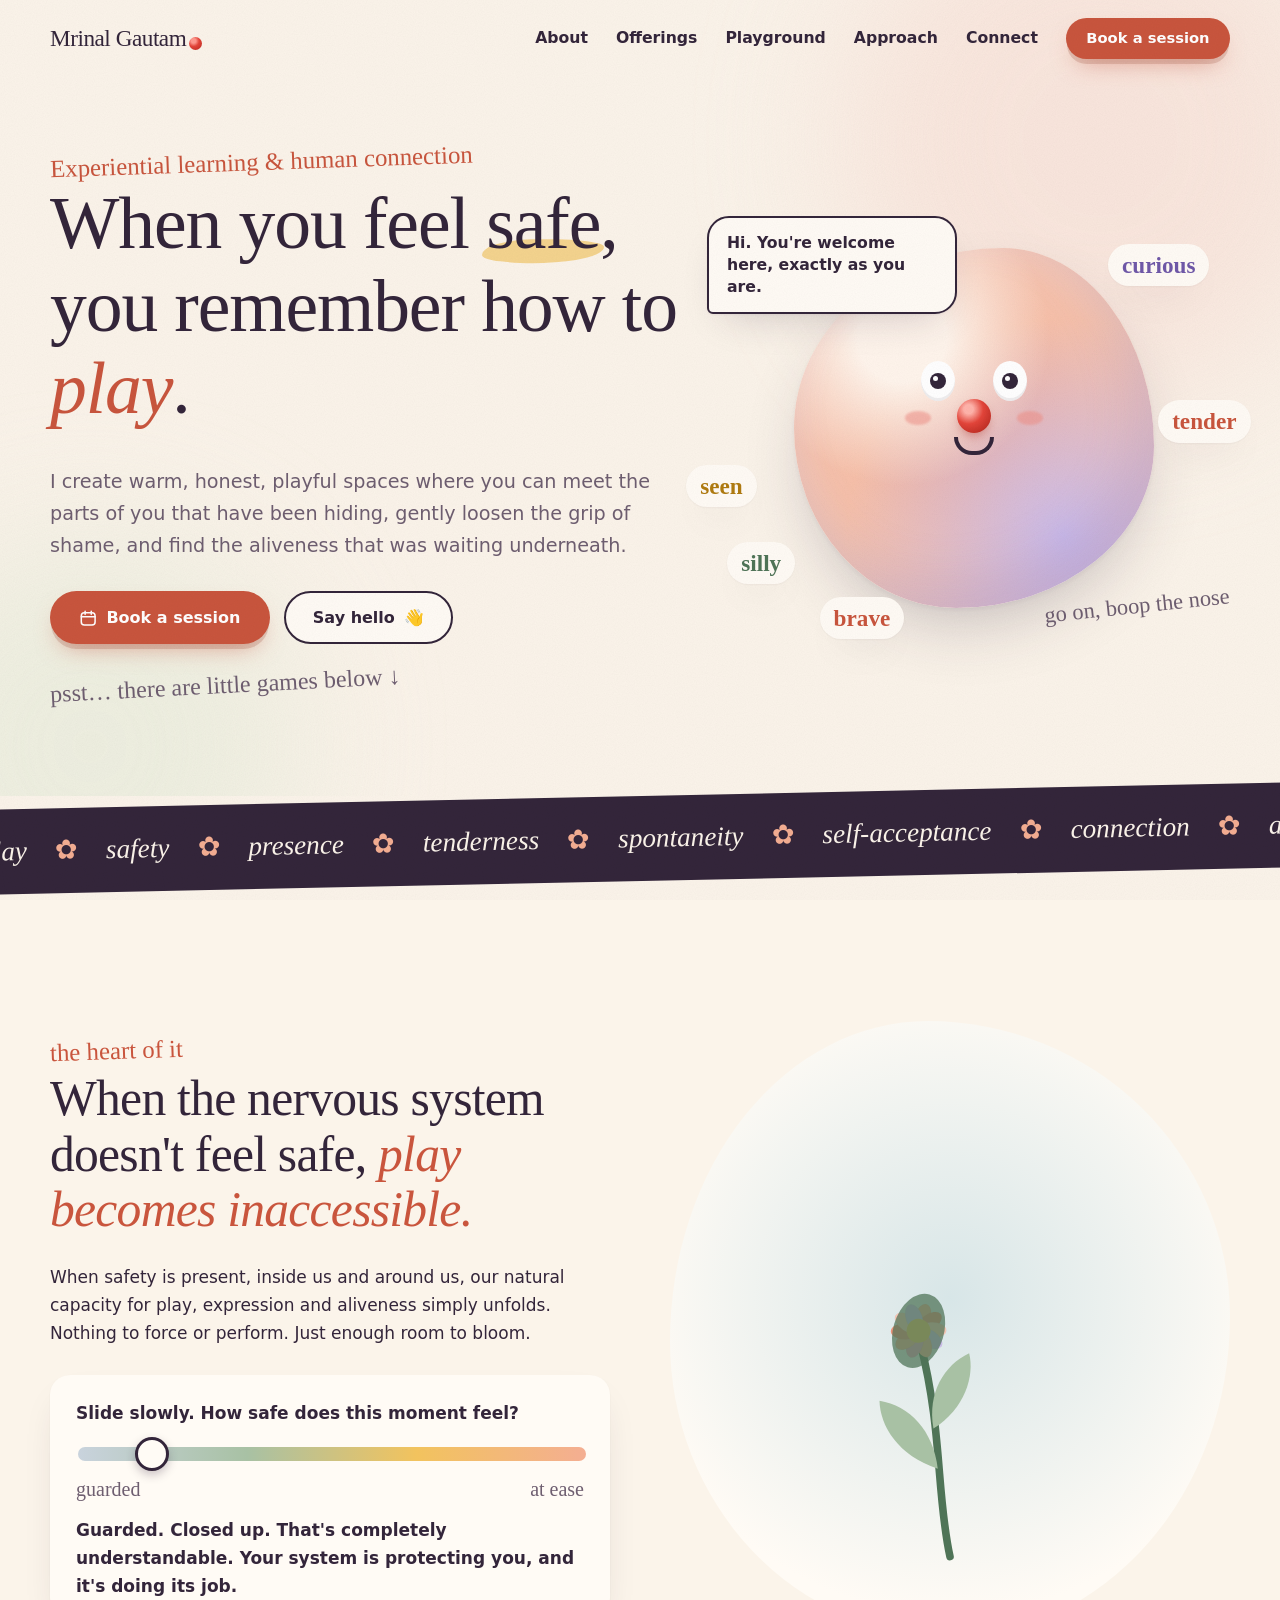
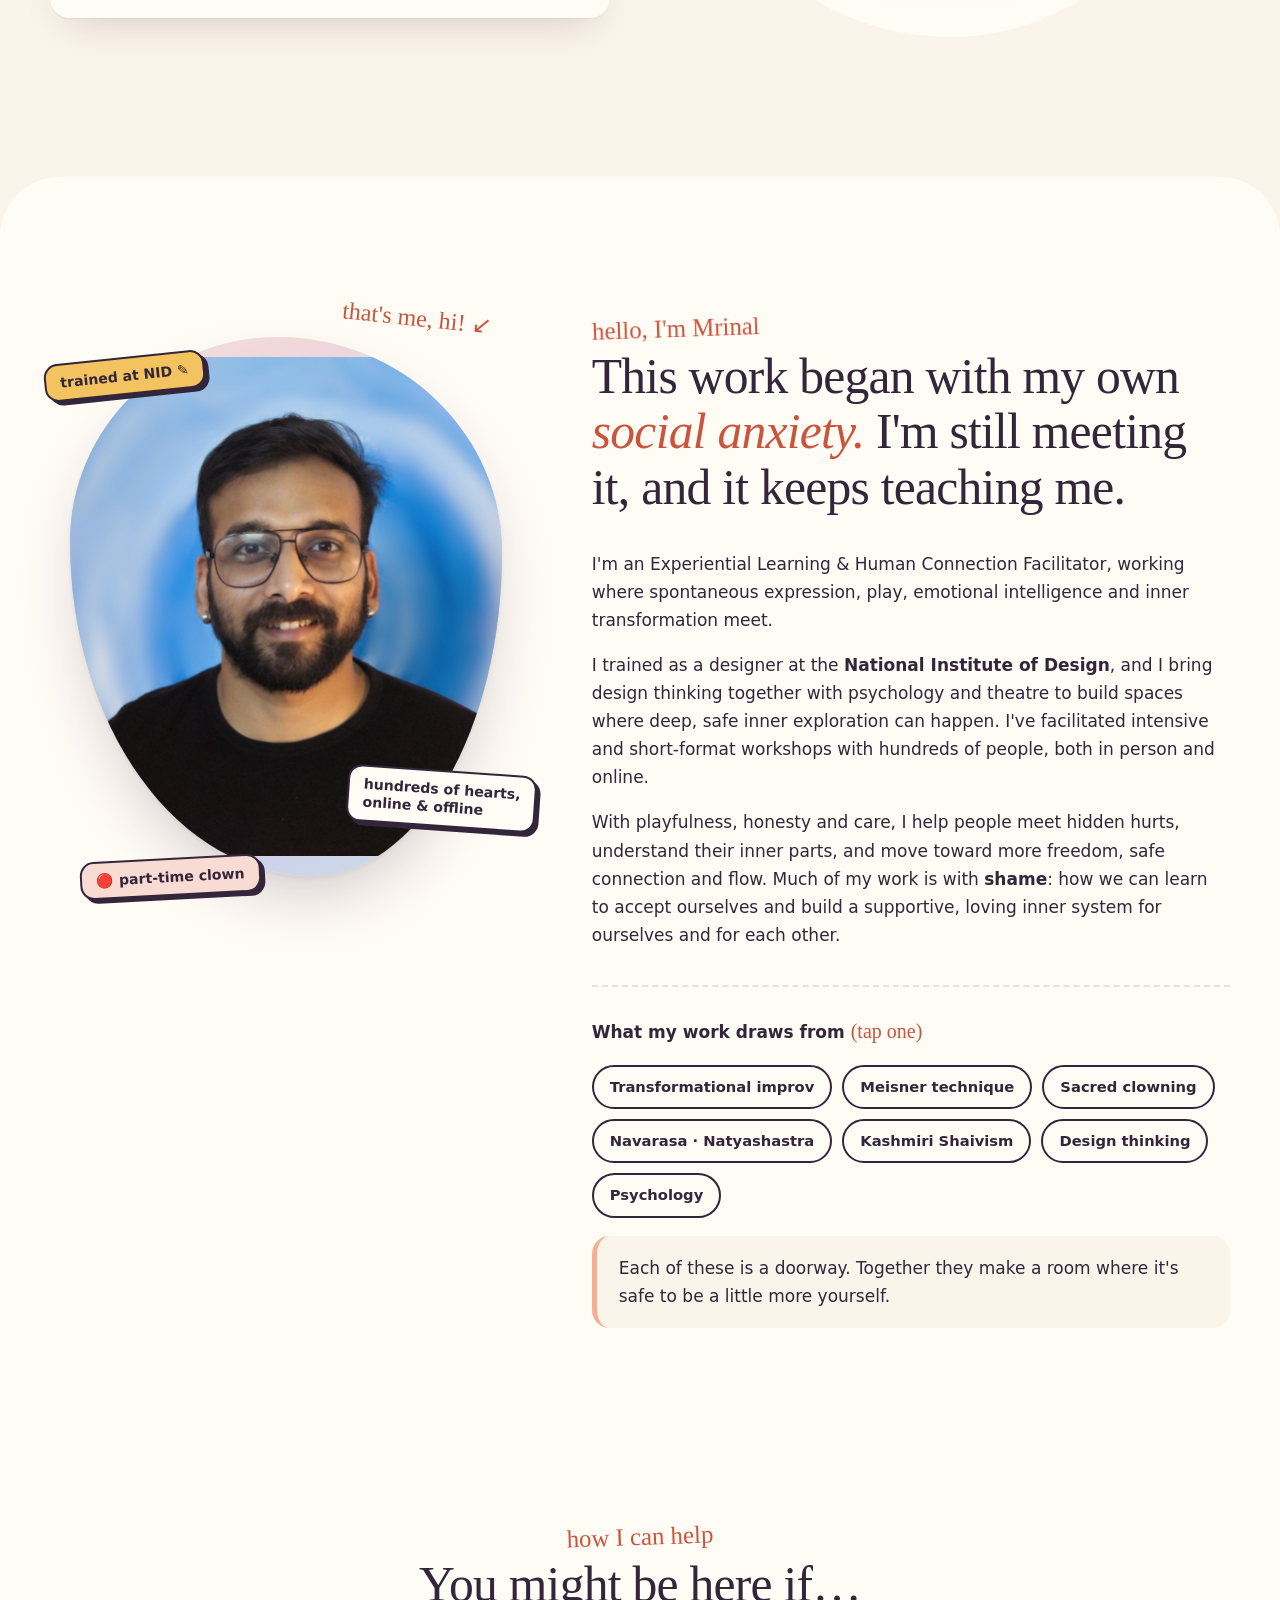
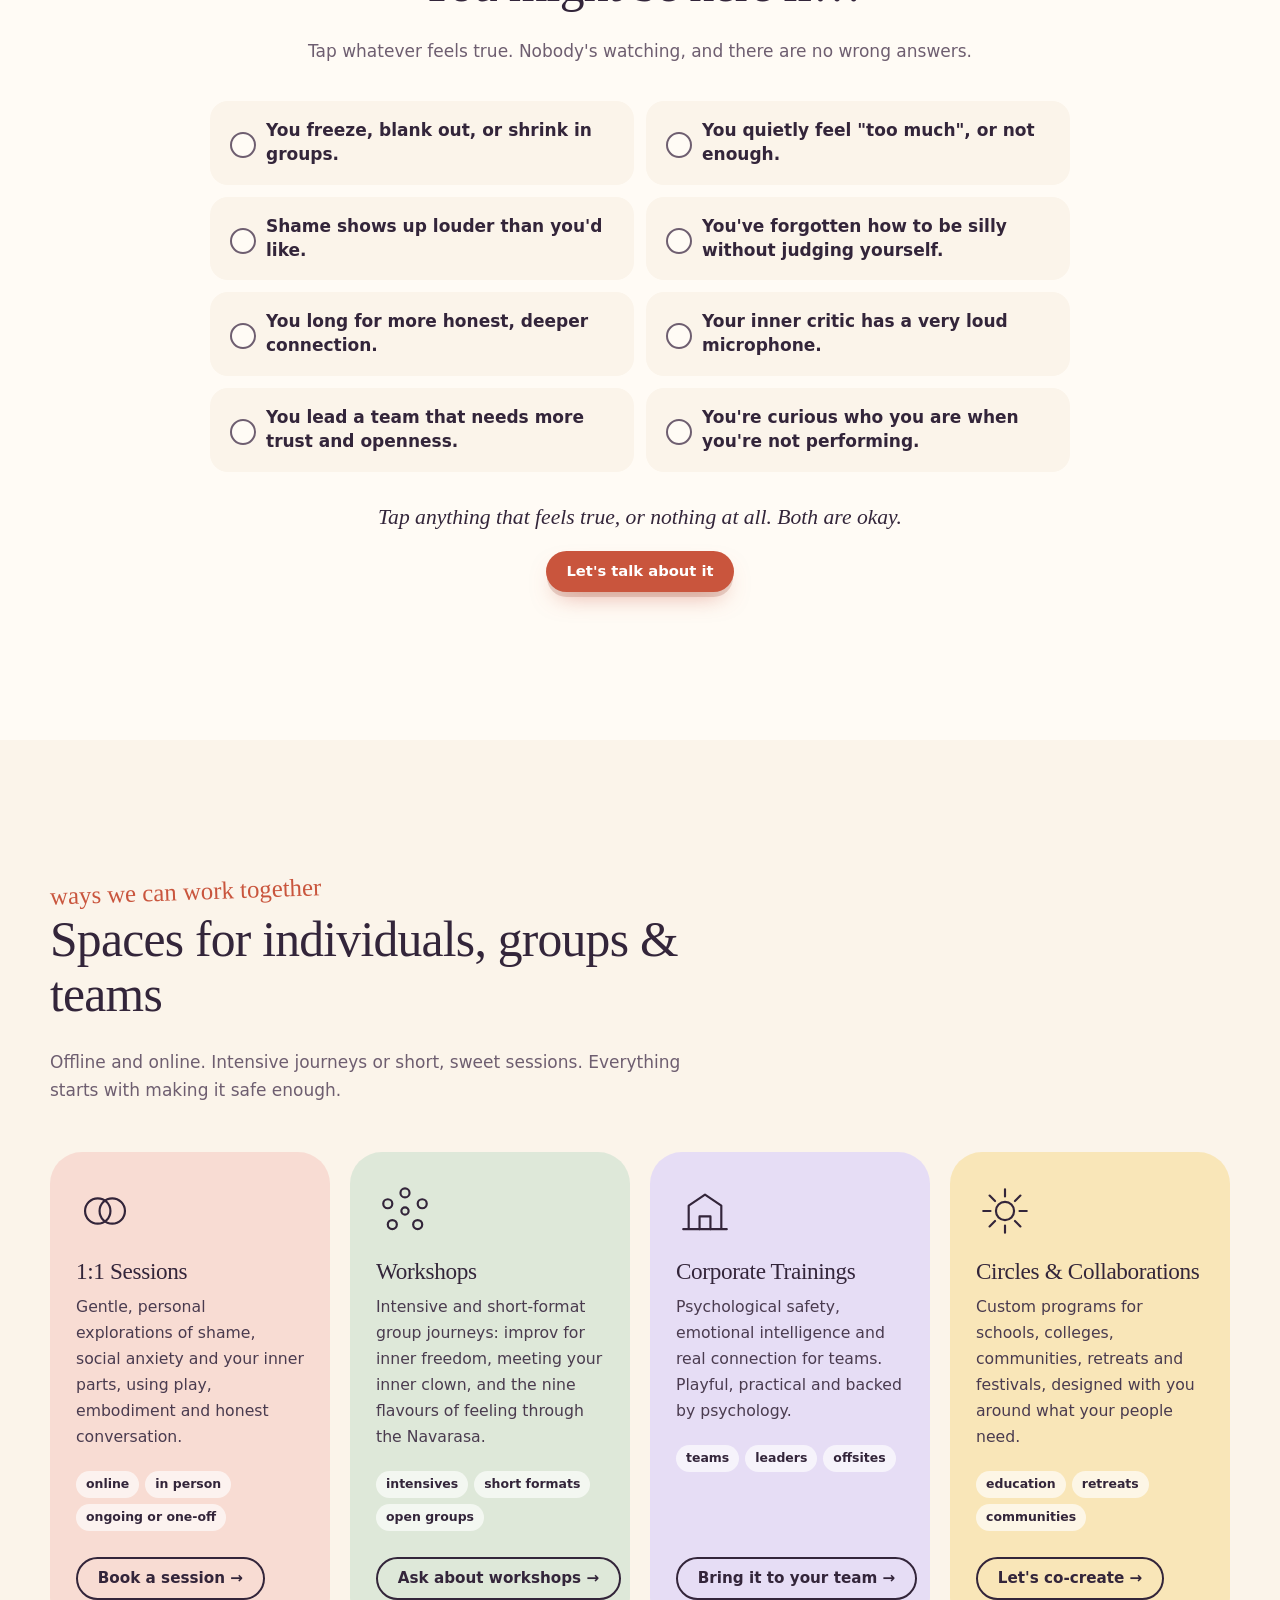
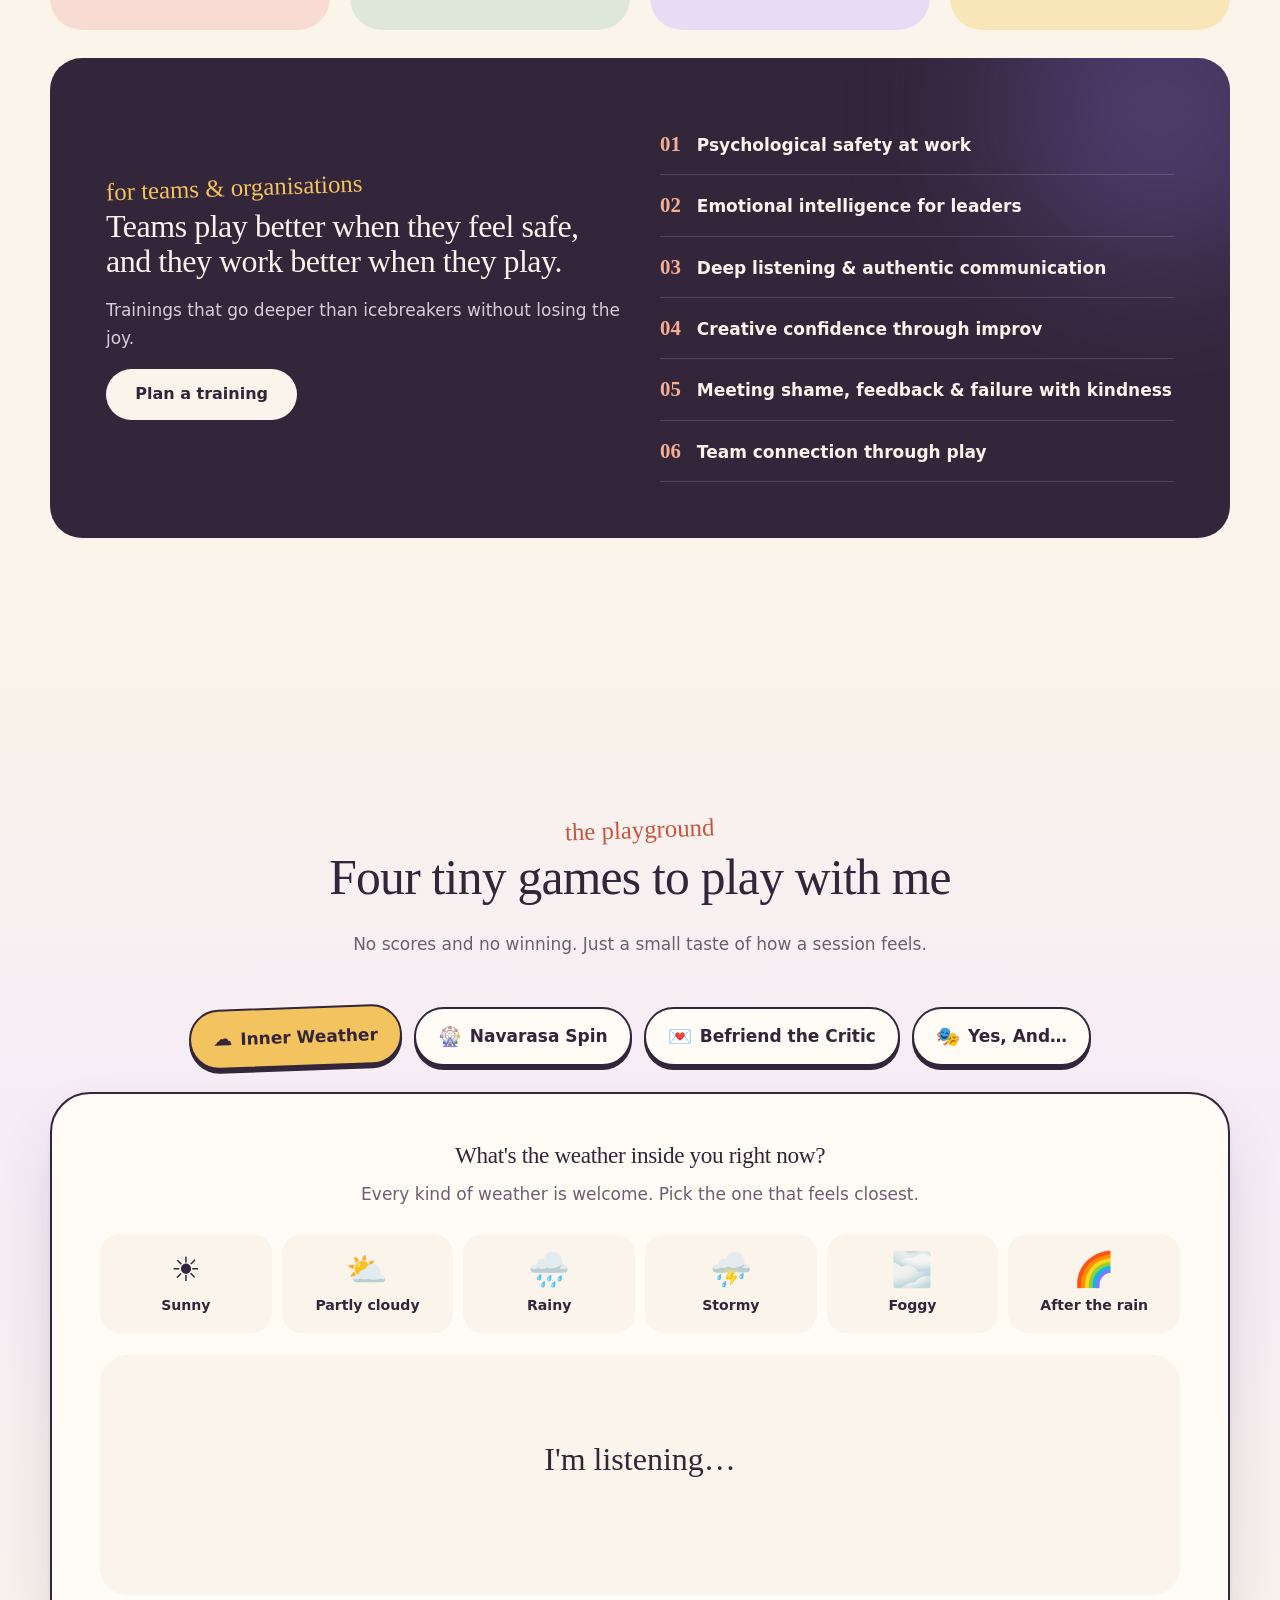
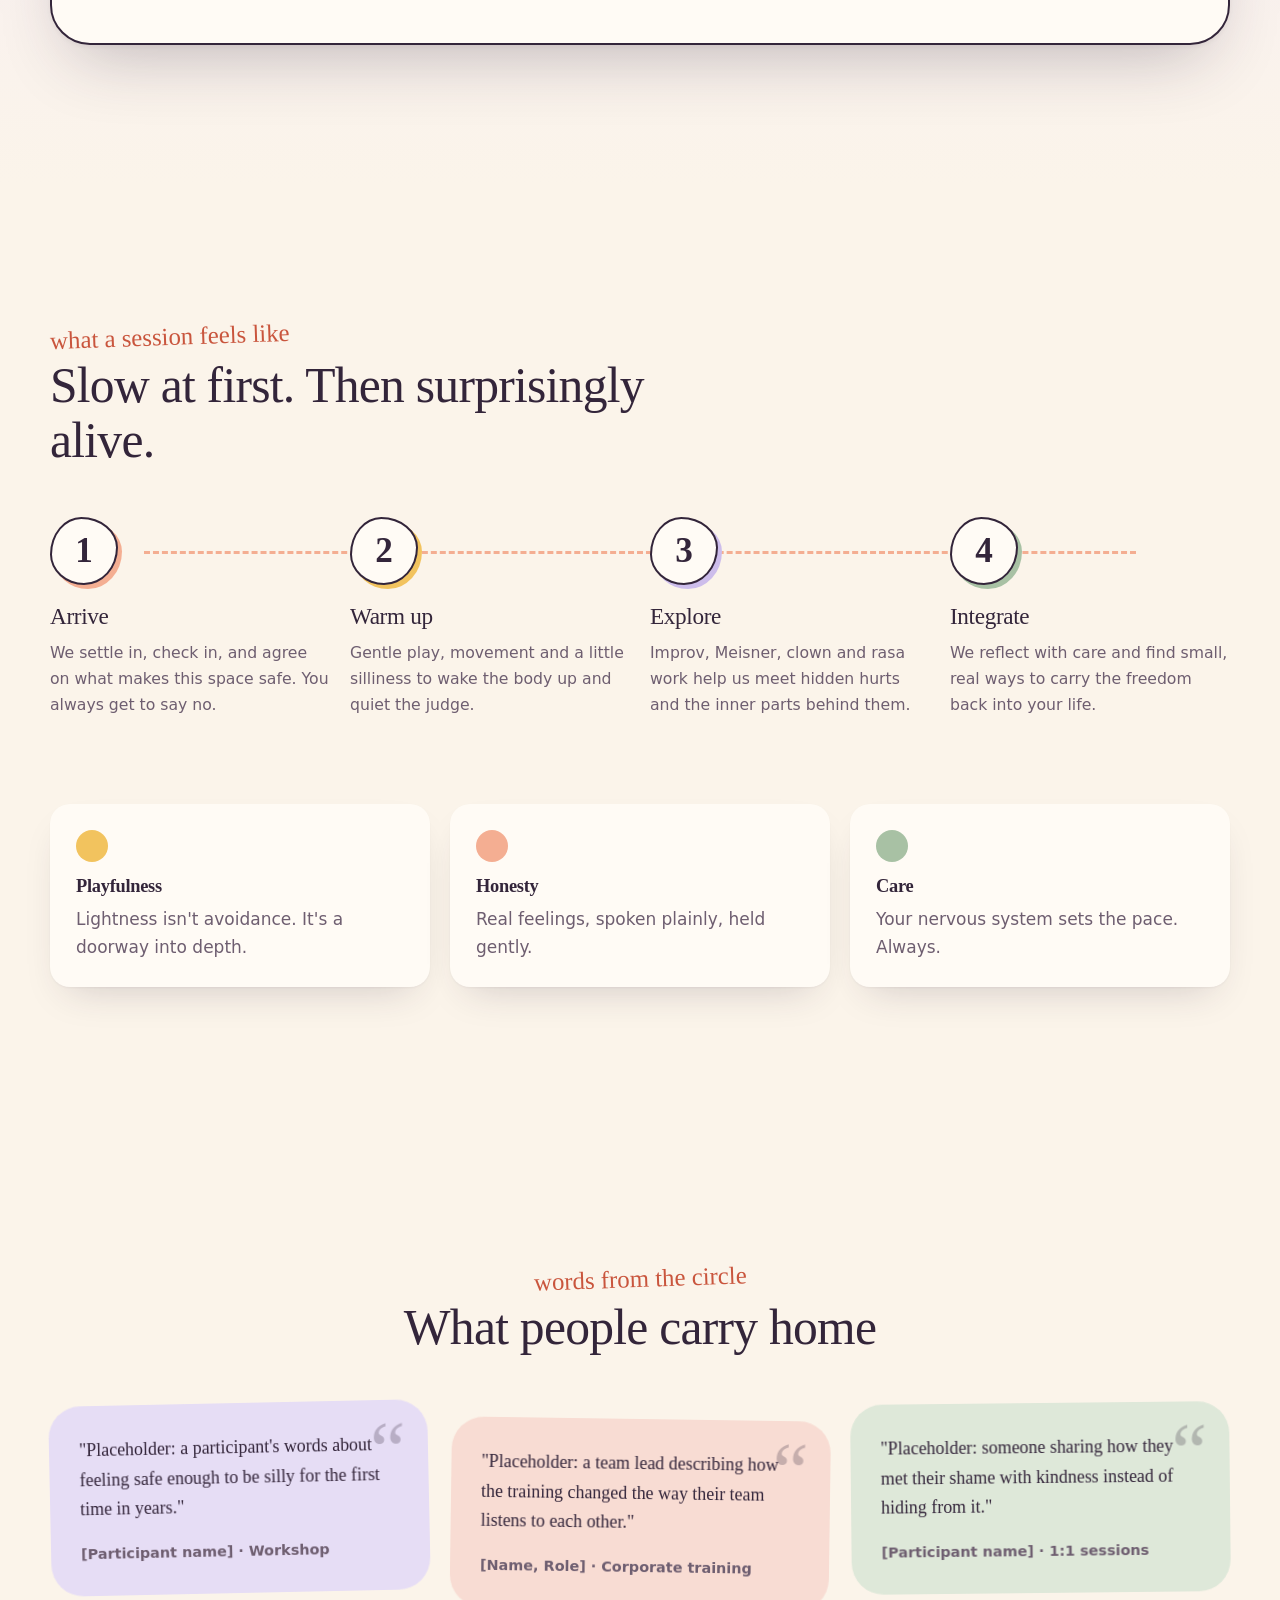
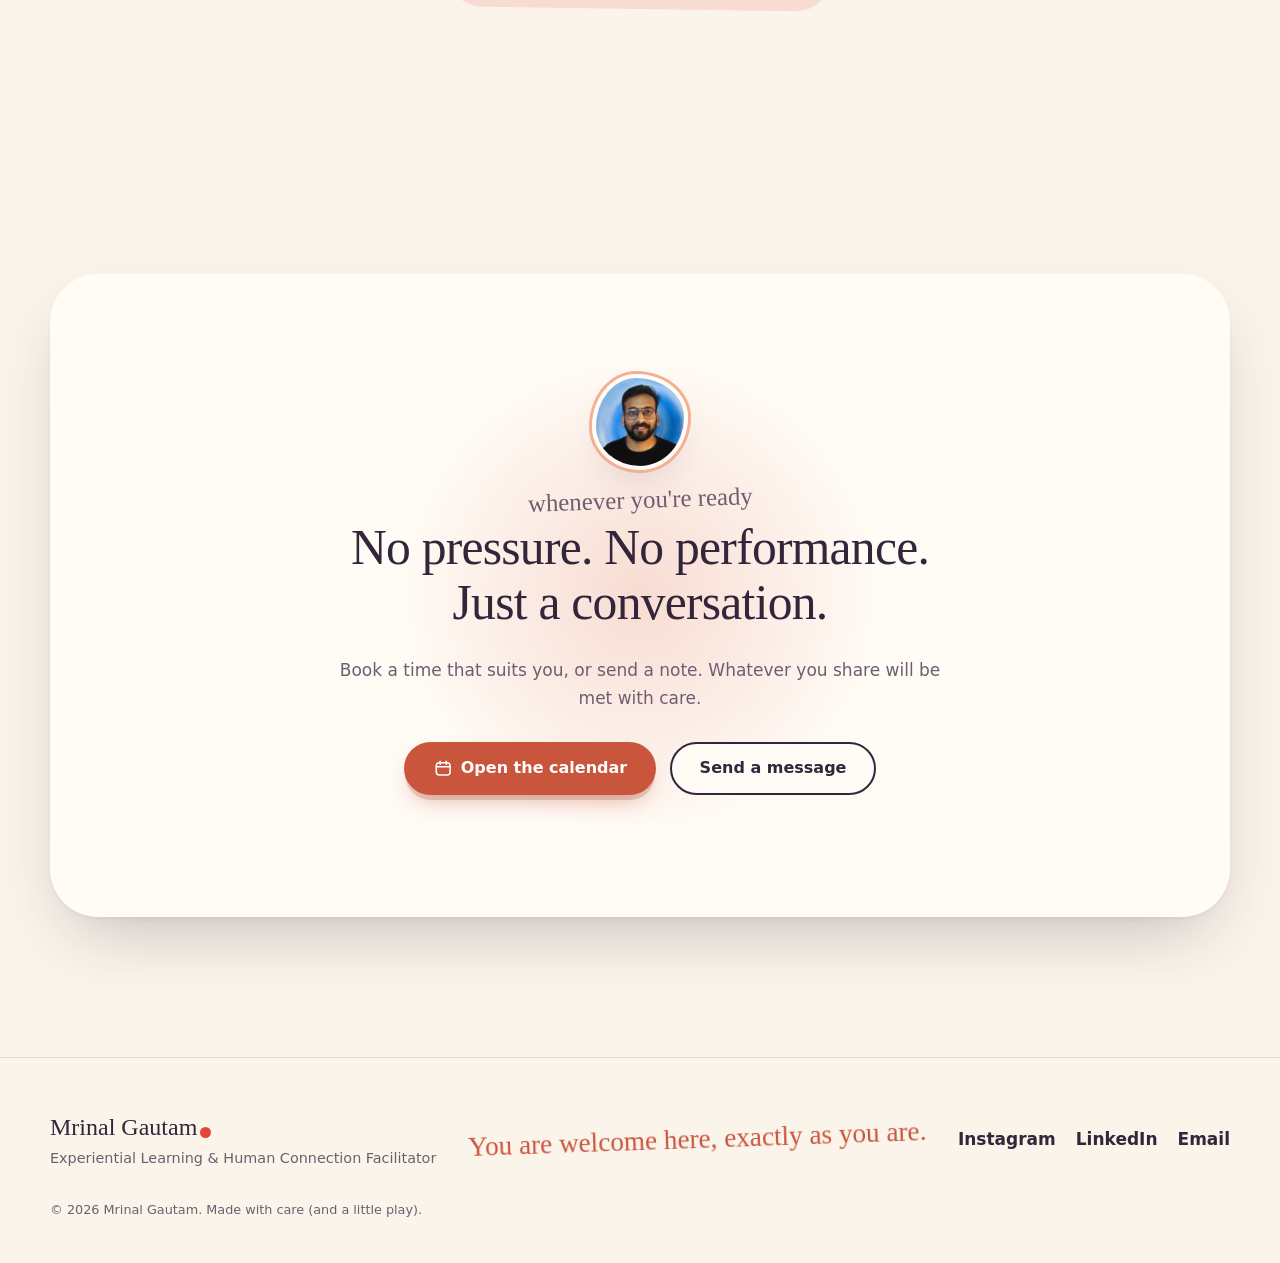
==== commit f2feda90: "Add files via upload" ====
--- a/index.html
+++ b/index.html
@@ -8,7 +8,764 @@
   <link rel="preconnect" href="https://fonts.googleapis.com">
   <link rel="preconnect" href="https://fonts.gstatic.com" crossorigin>
   <link href="https://fonts.googleapis.com/css2?family=Caveat:wght@500;700&family=Fraunces:ital,opsz,wght,SOFT,WONK@0,9..144,300..700,0..100,0..1;1,9..144,300..700,0..100,0..1&family=Nunito:wght@400;500;600;700;800&display=swap" rel="stylesheet">
-  <link rel="stylesheet" href="styles.css">
+  <style>
+/* =========================================================
+   Mrinal Gautam: soft, warm, safe, playful
+   ========================================================= */
+
+:root {
+  --cream: #FBF4EA;
+  --paper: #FFFBF5;
+  --ink: #33253A;
+  --ink-soft: #6E5E70;
+  --line: rgba(51, 37, 58, .12);
+
+  --peach: #F4AE92;
+  --terra: #C9553D;
+  --terra-hover: #B3462F;
+  --blush: #F8DCD3;
+  --sage: #A8C1A4;
+  --sage-deep: #4F7457;
+  --lav: #CDBDEB;
+  --lav-deep: #6F58A8;
+  --sun: #F2C35E;
+  --sky: #BFD9E6;
+  --nose: #E4453A;
+
+  --serif: "Fraunces", Georgia, serif;
+  --sans: "Nunito", system-ui, -apple-system, sans-serif;
+  --hand: "Caveat", "Comic Sans MS", cursive;
+
+  --r-lg: 32px;
+  --r-md: 20px;
+  --shadow: 0 1px 2px rgba(51, 37, 58, .05), 0 18px 40px -18px rgba(51, 37, 58, .22);
+  --shadow-lg: 0 2px 4px rgba(51, 37, 58, .05), 0 30px 70px -24px rgba(51, 37, 58, .3);
+  --ease: cubic-bezier(.34, 1.56, .64, 1); /* soft overshoot */
+}
+
+* { box-sizing: border-box; }
+html { scroll-behavior: smooth; scroll-padding-top: 90px; }
+body {
+  margin: 0;
+  background: var(--cream);
+  color: var(--ink);
+  font-family: var(--sans);
+  font-size: 17px;
+  line-height: 1.65;
+  -webkit-font-smoothing: antialiased;
+  overflow-x: hidden;
+}
+img, svg { display: block; max-width: 100%; }
+button { font: inherit; color: inherit; cursor: pointer; }
+a { color: inherit; }
+::selection { background: var(--peach); color: var(--ink); }
+:focus-visible { outline: 3px solid var(--lav-deep); outline-offset: 3px; border-radius: 12px; }
+
+.grain {
+  position: fixed; inset: 0; pointer-events: none; z-index: 100; opacity: .28; mix-blend-mode: multiply;
+  background-image: url("data:image/svg+xml,%3Csvg xmlns='http://www.w3.org/2000/svg' width='160' height='160'%3E%3Cfilter id='n'%3E%3CfeTurbulence type='fractalNoise' baseFrequency='.9' numOctaves='2' stitchTiles='stitch'/%3E%3CfeColorMatrix values='0 0 0 0 .2 0 0 0 0 .15 0 0 0 0 .2 0 0 0 .18 0'/%3E%3C/filter%3E%3Crect width='100%25' height='100%25' filter='url(%23n)'/%3E%3C/svg%3E");
+}
+
+/* ---------- type ---------- */
+h1, h2, h3, h4 {
+  font-family: var(--serif);
+  font-variation-settings: "SOFT" 100, "WONK" 0;
+  font-weight: 400;
+  line-height: 1.12;
+  letter-spacing: -.015em;
+  margin: 0 0 .5em;
+}
+h1 { font-size: clamp(2.6rem, 6vw, 4.6rem); font-weight: 350; }
+h2 { font-size: clamp(2rem, 4.2vw, 3.1rem); font-weight: 350; }
+h3 { font-size: 1.45rem; font-weight: 500; }
+h4 { font-size: 1.15rem; font-weight: 600; }
+h1 em, h2 em, h3 em { font-style: italic; font-variation-settings: "SOFT" 100, "WONK" 1; color: var(--terra); }
+p { margin: 0 0 1em; }
+strong { font-weight: 800; }
+
+.eyebrow {
+  font-family: var(--hand);
+  font-size: 1.55rem;
+  color: var(--terra);
+  margin: 0 0 .3em;
+  line-height: 1;
+  transform: rotate(-2deg);
+  display: inline-block;
+}
+.eyebrow.light { color: var(--sun); }
+.hand { font-family: var(--hand); font-size: 1.3em; }
+.hand.big { font-size: 2rem; }
+.muted { color: var(--ink-soft); }
+.tiny { font-size: .8rem; }
+.center { text-align: center; }
+.eyebrow.center { display: block; }
+
+.wrap { width: min(1180px, 100% - 40px); margin-inline: auto; }
+.wrap.narrow { width: min(860px, 100% - 40px); }
+.section { padding: clamp(80px, 11vw, 140px) 0; position: relative; }
+.section-head { max-width: 680px; margin-bottom: 48px; }
+.section-head.center { margin-inline: auto; text-align: center; }
+.section-head.center .eyebrow { display: inline-block; }
+
+/* ---------- buttons ---------- */
+.btn {
+  display: inline-flex; align-items: center; justify-content: center; gap: .55em;
+  border: 2px solid transparent;
+  border-radius: 999px;
+  padding: .95em 1.7em;
+  font-weight: 800;
+  font-size: 1rem;
+  line-height: 1;
+  text-decoration: none;
+  transition: transform .35s var(--ease), box-shadow .3s ease, background .25s ease, color .25s ease;
+  white-space: nowrap;
+}
+.btn svg { width: 1.15em; height: 1.15em; fill: none; stroke: currentColor; stroke-width: 2; stroke-linecap: round; }
+.btn:hover { transform: translateY(-3px) rotate(-1.5deg); }
+.btn:active { transform: scale(.95); transition-duration: .1s; }
+.btn:disabled { opacity: .4; pointer-events: none; }
+.btn-primary { background: var(--terra); color: #fff; box-shadow: 0 6px 0 -1px #93402d33, 0 12px 24px -10px #c9553d88; }
+.btn-primary:hover { background: var(--terra-hover); box-shadow: 0 9px 0 -1px #93402d33, 0 18px 30px -10px #c9553d99; }
+.btn-ghost { background: var(--paper); color: var(--ink); border-color: var(--ink); }
+.btn-ghost:hover { background: var(--blush); }
+.btn-light { background: var(--cream); color: var(--ink); }
+.btn-light:hover { background: var(--sun); }
+.btn-card { background: transparent; border-color: var(--ink); color: var(--ink); padding: .8em 1.3em; font-size: .95rem; margin-top: auto; align-self: flex-start; }
+.btn-card:hover { background: var(--ink); color: var(--cream); }
+.btn-sm { padding: .75em 1.25em; font-size: .92rem; }
+.btn-block { width: 100%; }
+.link-btn { background: none; border: 0; padding: 0; font-weight: 700; text-decoration: underline; text-decoration-color: var(--peach); text-decoration-thickness: 3px; text-underline-offset: 5px; }
+.link-btn:hover { text-decoration-color: var(--terra); }
+
+/* ---------- nav ---------- */
+.nav {
+  position: fixed; top: 0; left: 0; right: 0; z-index: 50;
+  transition: background .3s ease, box-shadow .3s ease, padding .3s ease;
+  padding: 18px 0;
+}
+.nav.is-scrolled { padding: 10px 0; }
+/* blur lives on a pseudo-element so the nav doesn't become a containing block for the fixed mobile menu */
+.nav::before {
+  content: ""; position: absolute; inset: 0; z-index: -1; opacity: 0; transition: opacity .3s ease;
+  background: rgba(251, 244, 234, .86); backdrop-filter: blur(14px); -webkit-backdrop-filter: blur(14px); box-shadow: 0 1px 0 var(--line);
+}
+.nav.is-scrolled::before { opacity: 1; }
+.nav-inner { width: min(1180px, 100% - 40px); margin-inline: auto; display: flex; align-items: center; justify-content: space-between; gap: 24px; }
+.logo { display: flex; align-items: flex-end; gap: 3px; }
+.logo-name { font-family: var(--serif); font-size: 1.45rem; font-weight: 500; text-decoration: none; letter-spacing: -.02em; font-variation-settings: "SOFT" 100, "WONK" 1; }
+.logo-nose {
+  width: 13px; height: 13px; border-radius: 50%; border: 0; padding: 0; margin-bottom: 8px;
+  background: radial-gradient(circle at 35% 30%, #ff9a8f 0 18%, var(--nose) 45%, #b8261d 100%);
+  transition: transform .4s var(--ease);
+}
+.logo-nose:hover { transform: scale(1.5); }
+.logo-nose.boop { animation: boop .5s var(--ease); }
+@keyframes boop { 0% { transform: scale(1); } 40% { transform: scale(2.1); } 100% { transform: scale(1); } }
+
+.nav-links { display: flex; align-items: center; gap: 28px; font-weight: 700; font-size: .98rem; }
+.nav-links a { text-decoration: none; position: relative; }
+.nav-links a::after {
+  content: ""; position: absolute; left: 0; right: 0; bottom: -4px; height: 3px; border-radius: 3px;
+  background: var(--peach); transform: scaleX(0); transform-origin: left; transition: transform .35s var(--ease);
+}
+.nav-links a:hover::after { transform: scaleX(1); }
+.nav-links .link-btn { text-decoration: none; font-weight: 700; }
+.nav-toggle { display: none; background: none; border: 0; width: 44px; height: 44px; position: relative; }
+.nav-toggle span { position: absolute; left: 10px; right: 10px; height: 2.5px; border-radius: 3px; background: var(--ink); transition: transform .3s ease; }
+.nav-toggle span:first-child { top: 17px; }
+.nav-toggle span:last-child { top: 25px; }
+.nav-toggle[aria-expanded="true"] span:first-child { transform: translateY(4px) rotate(45deg); }
+.nav-toggle[aria-expanded="true"] span:last-child { transform: translateY(-4px) rotate(-45deg); }
+
+/* ---------- hero ---------- */
+.hero { padding: 150px 0 90px; position: relative; overflow: hidden; }
+.hero::before, .hero::after {
+  content: ""; position: absolute; border-radius: 50%; filter: blur(70px); opacity: .55; z-index: -1;
+}
+.hero::before { width: 520px; height: 520px; background: var(--blush); top: -120px; right: -80px; }
+.hero::after { width: 420px; height: 420px; background: #e4ecd9; bottom: -160px; left: -120px; }
+.hero-grid { display: grid; grid-template-columns: 1.1fr .9fr; gap: 40px; align-items: center; }
+.hero .lead { font-size: 1.2rem; max-width: 34em; color: var(--ink-soft); }
+.u-soft { position: relative; white-space: nowrap; }
+.u-soft::after {
+  content: ""; position: absolute; left: -4px; right: -4px; bottom: .02em; height: .32em; z-index: -1;
+  background: var(--sun); opacity: .65; border-radius: 40% 60% 50% 50% / 60% 40% 60% 40%;
+  transform: rotate(-1.5deg);
+}
+.play-word { display: inline-flex; font-style: italic; color: var(--terra); font-variation-settings: "SOFT" 100, "WONK" 1; }
+.play-word span { display: inline-block; animation: bounce 2.8s var(--ease) infinite; }
+.play-word span:nth-child(2) { animation-delay: .12s; }
+.play-word span:nth-child(3) { animation-delay: .24s; }
+.play-word span:nth-child(4) { animation-delay: .36s; }
+@keyframes bounce { 0%, 60%, 100% { transform: translateY(0) rotate(0); } 30% { transform: translateY(-.14em) rotate(-6deg); } }
+
+.hero-ctas { display: flex; flex-wrap: wrap; gap: 14px; margin: 30px 0 22px; }
+.hero-ctas.center { justify-content: center; }
+.wave { display: inline-block; transform-origin: 70% 70%; }
+.btn:hover .wave { animation: wave .9s ease; }
+@keyframes wave { 0%,100% { transform: rotate(0); } 20% { transform: rotate(18deg); } 40% { transform: rotate(-10deg); } 60% { transform: rotate(14deg); } 80% { transform: rotate(-4deg); } }
+.hand-note { font-family: var(--hand); font-size: 1.5rem; color: var(--ink-soft); text-decoration: none; display: inline-block; transform: rotate(-3deg); }
+.hero-note:hover { color: var(--terra); }
+
+/* buddy */
+.hero-art { position: relative; display: grid; place-items: center; min-height: 460px; }
+.buddy {
+  position: relative; width: min(360px, 78vw); aspect-ratio: 1; border: 0; padding: 0; background: none;
+  animation: breathe 6s ease-in-out infinite;
+  -webkit-tap-highlight-color: transparent;
+}
+.buddy:focus-visible { outline-offset: 10px; border-radius: 50%; }
+.buddy-body {
+  position: absolute; inset: 0;
+  background:
+    radial-gradient(circle at 30% 25%, #fff5ec 0 12%, transparent 40%),
+    radial-gradient(circle at 75% 80%, var(--lav) 0, transparent 55%),
+    radial-gradient(circle at 50% 50%, var(--peach) 0, #f7c3ad 60%, var(--blush) 100%);
+  box-shadow: inset -18px -24px 50px rgba(111, 88, 168, .18), var(--shadow-lg);
+  border-radius: 58% 42% 55% 45% / 50% 55% 45% 50%;
+  animation: morph 14s ease-in-out infinite;
+}
+@keyframes morph {
+  0%, 100% { border-radius: 58% 42% 55% 45% / 50% 55% 45% 50%; }
+  25% { border-radius: 45% 55% 42% 58% / 58% 45% 55% 42%; }
+  50% { border-radius: 52% 48% 60% 40% / 44% 58% 42% 56%; }
+  75% { border-radius: 40% 60% 48% 52% / 55% 42% 58% 45%; }
+}
+@keyframes breathe { 0%, 100% { transform: scale(1); } 50% { transform: scale(1.045); } }
+.buddy-face { position: absolute; left: 50%; top: 46%; width: 150px; height: 120px; transform: translate(-50%, -50%); }
+.eye {
+  position: absolute; top: 8px; width: 34px; height: 40px; background: #fff; border-radius: 50%;
+  display: grid; place-items: center; box-shadow: inset 0 -3px 0 rgba(51,37,58,.08);
+  animation: blink 5.5s infinite;
+}
+.eye:first-child { left: 22px; }
+.eye:nth-child(2) { right: 22px; }
+.pupil { width: 16px; height: 16px; border-radius: 50%; background: var(--ink); position: relative; transition: transform .12s linear; }
+.pupil::after { content: ""; position: absolute; width: 5px; height: 5px; border-radius: 50%; background: #fff; top: 3px; left: 3px; }
+@keyframes blink { 0%, 94%, 100% { transform: scaleY(1); } 96% { transform: scaleY(.1); } }
+.cheek { position: absolute; top: 58px; width: 26px; height: 14px; border-radius: 50%; background: #ef8f86; opacity: .55; filter: blur(1px); }
+.cheek-l { left: 6px; } .cheek-r { right: 6px; }
+.buddy-nose {
+  position: absolute; left: 50%; top: 46px; width: 34px; height: 34px; margin-left: -17px; border-radius: 50%;
+  background: radial-gradient(circle at 34% 30%, #ffb3aa 0 14%, var(--nose) 45%, #a92017 100%);
+  box-shadow: 0 6px 12px -4px rgba(169, 32, 23, .5);
+  transition: transform .4s var(--ease);
+  z-index: 2;
+}
+.buddy:hover .buddy-nose { transform: scale(1.12); }
+.mouth {
+  position: absolute; left: 50%; top: 84px; width: 40px; height: 18px; margin-left: -20px;
+  border: 4px solid var(--ink); border-top: 0; border-radius: 0 0 40px 40px;
+  transition: all .3s var(--ease);
+}
+.buddy.is-happy .mouth { height: 24px; background: #8c2f3f; border-color: var(--ink); }
+.buddy.is-happy { animation: jiggle .7s var(--ease), breathe 6s ease-in-out .7s infinite; }
+.buddy.is-happy .eye { animation: none; transform: scaleY(.55) translateY(4px); border-radius: 50% 50% 40% 40%; }
+@keyframes jiggle { 0% { transform: scale(1); } 25% { transform: scale(1.1, .9); } 50% { transform: scale(.94, 1.08); } 75% { transform: scale(1.03, .97); } 100% { transform: scale(1); } }
+
+.bubble {
+  position: absolute; top: 18px; left: -10px; max-width: 250px;
+  background: var(--paper); border: 2px solid var(--ink); border-radius: 22px 22px 22px 6px;
+  padding: 14px 18px; font-weight: 700; font-size: .98rem; line-height: 1.4; box-shadow: var(--shadow);
+  transform-origin: bottom left; animation: pop .5s var(--ease);
+}
+.bubble.again { animation: pop2 .5s var(--ease); }
+@keyframes pop { from { transform: scale(.6); opacity: 0; } to { transform: scale(1); opacity: 1; } }
+@keyframes pop2 { from { transform: scale(.6); opacity: 0; } to { transform: scale(1); opacity: 1; } }
+.art-note { position: absolute; bottom: 10px; right: 0; font-size: 1.4rem; transform: rotate(-6deg); }
+
+.float-word {
+  position: absolute; font-family: var(--hand); font-size: 1.45rem; font-weight: 700;
+  padding: 2px 14px; border-radius: 999px; background: var(--paper); box-shadow: var(--shadow);
+  animation: drift 7s ease-in-out infinite; z-index: 2;
+}
+.fw1 { top: 10%; right: 4%; color: var(--lav-deep); }
+.fw2 { top: 44%; right: -4%; color: var(--terra); animation-delay: -2s; }
+.fw3 { bottom: 16%; left: 2%; color: var(--sage-deep); animation-delay: -4s; }
+.fw4 { top: 58%; left: -6%; color: #b07b10; animation-delay: -1s; }
+.fw5 { bottom: 4%; left: 20%; color: var(--terra); animation-delay: -5s; }
+@keyframes drift { 0%, 100% { transform: translateY(0) rotate(-3deg); } 50% { transform: translateY(-12px) rotate(3deg); } }
+
+/* ---------- marquee ---------- */
+.marquee { background: var(--ink); color: var(--cream); overflow: hidden; padding: 20px 0; transform: rotate(-1.2deg); margin: 0 -20px; }
+.marquee-track { display: flex; gap: 28px; width: max-content; animation: scroll 38s linear infinite; font-family: var(--serif); font-style: italic; font-size: 1.7rem; font-variation-settings: "SOFT" 100, "WONK" 1; }
+.marquee i { font-style: normal; color: var(--peach); }
+@keyframes scroll { to { transform: translateX(-50%); } }
+
+/* ---------- insight / bloom ---------- */
+.insight-grid { display: grid; grid-template-columns: 1fr 1fr; gap: 60px; align-items: center; }
+.slider-box { background: var(--paper); border-radius: var(--r-md); padding: 24px 26px 18px; box-shadow: var(--shadow); margin-top: 28px; }
+.slider-label { font-weight: 800; display: block; margin-bottom: 14px; }
+input[type="range"] { -webkit-appearance: none; appearance: none; width: 100%; height: 14px; border-radius: 999px; background: linear-gradient(90deg, #c9d3dd, var(--sage), var(--sun), var(--peach)); outline: none; }
+input[type="range"]::-webkit-slider-thumb { -webkit-appearance: none; width: 34px; height: 34px; border-radius: 50%; background: var(--paper); border: 3px solid var(--ink); box-shadow: 0 4px 10px rgba(51,37,58,.25); cursor: grab; transition: transform .2s var(--ease); }
+input[type="range"]::-webkit-slider-thumb:active { transform: scale(1.2); cursor: grabbing; }
+input[type="range"]::-moz-range-thumb { width: 30px; height: 30px; border-radius: 50%; background: var(--paper); border: 3px solid var(--ink); cursor: grab; }
+.slider-ends { display: flex; justify-content: space-between; font-family: var(--hand); font-size: 1.25rem; color: var(--ink-soft); margin-top: 4px; }
+.slider-read { min-height: 3.2em; margin: 10px 0 0; font-weight: 600; color: var(--ink); transition: opacity .3s; }
+
+.bloom-stage {
+  --o: 0;
+  border-radius: 46% 54% 50% 50% / 52% 48% 52% 48%;
+  aspect-ratio: 1 / 1.1;
+  display: grid; place-items: center; padding: 30px;
+  background: radial-gradient(circle at 50% 45%, hsl(calc(210 - var(--o) * 195) calc(18% + var(--o) * 62%) calc(88% - var(--o) * 3%)) 0, var(--paper) 72%);
+  transition: background .4s ease;
+}
+.bloom { width: 100%; max-width: 380px; overflow: visible; }
+.stem { fill: none; stroke: var(--sage-deep); stroke-width: 6; stroke-linecap: round; }
+.leaf { fill: var(--sage); transition: transform .5s var(--ease); }
+.bloom-center { fill: var(--sun); transition: r .3s; }
+.bud { fill: var(--sage-deep); transition: opacity .3s; }
+#petals ellipse { transition: transform .45s var(--ease); stroke: rgba(51,37,58,.08); stroke-width: 1; }
+#plant { transform-origin: 150px 370px; transition: transform .6s var(--ease); }
+.sparks text { font-family: var(--hand); font-size: 26px; fill: var(--terra); opacity: 0; transition: opacity .5s, transform .6s var(--ease); transform: translateY(10px); }
+.sparks.on text { opacity: 1; transform: translateY(0); }
+.sparks.on text:nth-child(2) { transition-delay: .1s; fill: var(--lav-deep); }
+.sparks.on text:nth-child(3) { transition-delay: .2s; fill: var(--sage-deep); }
+.sparks.on text:nth-child(4) { transition-delay: .15s; }
+.sparks.on text:nth-child(5) { transition-delay: .25s; fill: #b07b10; }
+
+/* ---------- about ---------- */
+.about { background: var(--paper); border-radius: 60px 60px 0 0; }
+.about-grid { display: grid; grid-template-columns: .85fr 1.15fr; gap: 70px; align-items: start; }
+.portrait { position: relative; padding: 20px; position: sticky; top: 110px; }
+.portrait-frame {
+  aspect-ratio: 4 / 5; border-radius: 48% 52% 44% 56% / 38% 40% 60% 62%;
+  background: linear-gradient(160deg, var(--blush), var(--lav) 60%, var(--sky));
+  display: grid; place-items: center; align-content: center; gap: 6px; box-shadow: var(--shadow-lg);
+  animation: morph 16s ease-in-out infinite;
+}
+.portrait-frame { overflow: hidden; position: relative; }
+.portrait-frame img { width: 100%; height: 100%; object-fit: cover; object-position: 50% 30%; filter: saturate(.88) contrast(1.02); transition: transform .8s var(--ease); }
+.portrait-frame::after { /* warm the cool backdrop so it sits in the palette */
+  content: ""; position: absolute; inset: 0; pointer-events: none;
+  background: radial-gradient(ellipse at 50% 45%, transparent 45%, rgba(244, 174, 146, .45) 100%), linear-gradient(180deg, rgba(205, 189, 235, .18), rgba(248, 220, 211, .22));
+  mix-blend-mode: soft-light;
+}
+.portrait:hover .portrait-frame img { transform: scale(1.04); }
+.portrait-wave { position: absolute; top: -18px; right: 30px; color: var(--terra); font-size: 1.5rem; transform: rotate(6deg); }
+.final-avatar { width: 96px; height: 96px; border-radius: 46% 54% 50% 50% / 55% 45% 55% 45%; object-fit: cover; object-position: 50% 30%; margin: 0 auto 18px; border: 4px solid var(--paper); box-shadow: 0 0 0 3px var(--peach), var(--shadow); animation: morph 10s ease-in-out infinite; }
+.modal-hello { display: flex; align-items: center; gap: 12px; margin-bottom: 6px; }
+.modal-hello img { width: 56px; height: 56px; border-radius: 50%; object-fit: cover; object-position: 50% 30%; border: 3px solid var(--blush); }
+.portrait-initials { font-family: var(--serif); font-size: 5rem; font-weight: 300; font-style: italic; color: rgba(51,37,58,.55); font-variation-settings: "SOFT" 100, "WONK" 1; line-height: 1; }
+.portrait-hint { font-family: var(--hand); font-size: 1.3rem; color: var(--ink-soft); }
+.sticker {
+  position: absolute; background: var(--paper); border: 2px solid var(--ink); border-radius: 14px;
+  padding: 8px 14px; font-weight: 800; font-size: .88rem; line-height: 1.3; box-shadow: 4px 4px 0 var(--ink);
+  transition: transform .35s var(--ease);
+}
+.sticker:hover { transform: rotate(0) scale(1.06) !important; }
+.st1 { top: 40px; left: -6px; transform: rotate(-6deg); background: var(--sun); }
+.st2 { bottom: 70px; right: -14px; transform: rotate(4deg); }
+.st3 { bottom: 0; left: 30px; transform: rotate(-3deg); background: var(--blush); }
+.about-copy h2 { margin-bottom: .7em; }
+.roots { margin-top: 36px; padding-top: 28px; border-top: 2px dashed var(--line); }
+.roots-title { font-weight: 800; }
+.roots-title .hand { color: var(--terra); font-weight: 500; font-size: 1.25rem; }
+.chips { display: flex; flex-wrap: wrap; gap: 10px; }
+.chip {
+  border: 2px solid var(--ink); background: transparent; border-radius: 999px; padding: 8px 16px; font-weight: 700; font-size: .92rem;
+  transition: background .2s, transform .3s var(--ease);
+}
+.chip:hover { transform: translateY(-2px) rotate(-2deg); background: var(--blush); }
+.chip[aria-selected="true"] { background: var(--ink); color: var(--cream); }
+.root-desc {
+  margin-top: 18px; padding: 18px 22px; border-radius: 18px; background: var(--cream); border-left: 5px solid var(--peach);
+  min-height: 5.2em; transition: opacity .25s;
+}
+
+/* ---------- resonance ---------- */
+.resonance { background: var(--paper); padding-top: 40px; }
+.resonance-list { display: grid; grid-template-columns: 1fr 1fr; gap: 12px; margin-top: 36px; }
+.res-item {
+  text-align: left; background: var(--cream); border: 2px solid transparent; border-radius: 18px; padding: 16px 18px 16px 54px;
+  font-weight: 600; position: relative; line-height: 1.4;
+  transition: border-color .2s, background .25s, transform .3s var(--ease);
+}
+.res-item::before {
+  content: ""; position: absolute; left: 18px; top: 50%; width: 22px; height: 22px; margin-top: -11px;
+  border-radius: 50%; border: 2px solid var(--ink-soft); background: var(--paper); transition: all .3s var(--ease);
+}
+.res-item:hover { border-color: var(--peach); transform: translateX(3px); }
+.res-item[aria-pressed="true"] { background: var(--blush); border-color: var(--terra); }
+.res-item[aria-pressed="true"]::before { background: var(--terra); border-color: var(--terra); box-shadow: inset 0 0 0 4px var(--blush); transform: scale(1.1); }
+.res-response { margin-top: 28px; text-align: center; min-height: 100px; }
+.res-response p { font-family: var(--serif); font-size: 1.35rem; font-style: italic; font-variation-settings: "SOFT" 100; max-width: 34em; margin: 0 auto 16px; }
+
+/* ---------- offerings ---------- */
+.cards { display: grid; grid-template-columns: repeat(4, 1fr); gap: 20px; }
+.card {
+  border-radius: var(--r-lg); padding: 30px 26px; display: flex; flex-direction: column; gap: 6px;
+  transition: transform .45s var(--ease), box-shadow .3s; position: relative; overflow: hidden;
+}
+.card:hover { transform: translateY(-8px) rotate(-.6deg); box-shadow: var(--shadow-lg); }
+.card:nth-child(even):hover { transform: translateY(-8px) rotate(.6deg); }
+.card-peach { background: var(--blush); }
+.card-sage { background: #DEE8D9; }
+.card-lav { background: #E6DDF5; }
+.card-sun { background: #F9E6B8; }
+.card-ico { width: 58px; height: 58px; fill: none; stroke: var(--ink); stroke-width: 2.4; stroke-linecap: round; stroke-linejoin: round; margin-bottom: 12px; transition: transform .6s var(--ease); }
+.card:hover .card-ico { transform: rotate(-12deg) scale(1.08); }
+.card h3 { margin-bottom: .2em; }
+.card p { font-size: .98rem; color: #4a3b4f; }
+.tags { list-style: none; padding: 0; margin: 0 0 20px; display: flex; flex-wrap: wrap; gap: 6px; }
+.tags li { font-size: .78rem; font-weight: 800; padding: 3px 10px; border-radius: 999px; background: rgba(255,255,255,.65); }
+
+.corp-band {
+  margin-top: 28px; background: var(--ink); color: var(--cream); border-radius: var(--r-lg);
+  padding: clamp(30px, 5vw, 56px); display: grid; grid-template-columns: 1fr 1fr; gap: 40px; align-items: center;
+  position: relative; overflow: hidden;
+}
+.corp-band::after { content: ""; position: absolute; width: 300px; height: 300px; border-radius: 50%; background: var(--lav-deep); filter: blur(80px); opacity: .5; right: -80px; top: -100px; }
+.corp-band h3 { font-size: clamp(1.5rem, 2.6vw, 2rem); font-weight: 350; }
+.corp-band p { color: #d9ccd8; }
+.corp-list { list-style: none; margin: 0; padding: 0; position: relative; z-index: 1; }
+.corp-list li { padding: 13px 0; border-bottom: 1px solid rgba(251,244,234,.15); font-weight: 700; display: flex; gap: 16px; align-items: baseline; transition: padding .3s var(--ease), color .2s; }
+.corp-list li:hover { padding-left: 10px; color: var(--sun); }
+.corp-list span { font-family: var(--hand); font-size: 1.3rem; color: var(--peach); }
+.corp-copy { position: relative; z-index: 1; }
+
+/* ---------- playground ---------- */
+.playground { background: linear-gradient(180deg, var(--cream), #F5ECF7 40%, var(--cream)); }
+.game-tabs { display: flex; flex-wrap: wrap; justify-content: center; gap: 12px; margin-bottom: 26px; }
+.game-tab {
+  border: 2px solid var(--ink); background: var(--paper); border-radius: 999px; padding: 12px 22px; font-weight: 800;
+  display: inline-flex; gap: 8px; align-items: center; box-shadow: 0 4px 0 var(--ink);
+  transition: transform .25s var(--ease), box-shadow .2s, background .2s;
+}
+.game-tab:hover { transform: translateY(-2px); box-shadow: 0 6px 0 var(--ink); }
+.game-tab:active { transform: translateY(3px); box-shadow: 0 1px 0 var(--ink); }
+.game-tab.is-active { background: var(--sun); transform: rotate(-2deg); }
+.game-tab span { font-size: 1.2rem; }
+.game-board {
+  background: var(--paper); border-radius: 40px; padding: clamp(24px, 4vw, 48px); box-shadow: var(--shadow-lg);
+  border: 2px solid var(--ink); min-height: 520px; position: relative;
+}
+.game { animation: fadeUp .45s ease; }
+.game-intro { text-align: center; max-width: 620px; margin: 0 auto 26px; }
+.game-intro p { color: var(--ink-soft); }
+@keyframes fadeUp { from { opacity: 0; transform: translateY(12px); } to { opacity: 1; transform: none; } }
+
+/* weather */
+.weather-row { display: grid; grid-template-columns: repeat(6, 1fr); gap: 10px; margin-bottom: 22px; }
+.weather {
+  background: var(--cream); border: 2px solid transparent; border-radius: 20px; padding: 14px 6px; font-weight: 700; font-size: .88rem;
+  display: flex; flex-direction: column; align-items: center; gap: 4px; transition: transform .35s var(--ease), border-color .2s, background .2s;
+}
+.weather span { font-size: 2.1rem; line-height: 1.2; transition: transform .4s var(--ease); }
+.weather:hover { transform: translateY(-4px); border-color: var(--peach); }
+.weather:hover span { transform: scale(1.15) rotate(-8deg); }
+.weather.is-on { background: var(--ink); color: var(--cream); }
+.weather-sky {
+  position: relative; border-radius: 28px; min-height: 240px; overflow: hidden; display: grid; place-items: center; padding: 34px;
+  background: var(--cream); transition: background .8s ease;
+}
+.weather-sky[data-w="sunny"] { background: linear-gradient(180deg, #FFE7A8, #FFF3D9); }
+.weather-sky[data-w="cloudy"] { background: linear-gradient(180deg, #DCE7EE, #F4EFE9); }
+.weather-sky[data-w="rain"] { background: linear-gradient(180deg, #B9CAD8, #E3E8EE); }
+.weather-sky[data-w="storm"] { background: linear-gradient(180deg, #6F6A86, #A9A3BC); color: #fff; }
+.weather-sky[data-w="fog"] { background: linear-gradient(180deg, #E6E3E0, #F5F2EE); }
+.weather-sky[data-w="rainbow"] { background: linear-gradient(180deg, #FDE3D6, #E8F0E1); }
+.sky-fx { position: absolute; inset: 0; pointer-events: none; }
+.weather-msg { position: relative; z-index: 1; text-align: center; max-width: 600px; animation: fadeUp .5s ease; }
+.weather-msg h4 { font-size: 1.6rem; font-weight: 400; margin-bottom: .4em; }
+.weather-msg .practice { display: inline-block; margin-top: 8px; background: rgba(255,255,255,.7); color: var(--ink); padding: 10px 18px; border-radius: 16px; font-weight: 700; font-size: .95rem; }
+.drop { position: absolute; top: -20px; width: 2px; height: 16px; background: rgba(60, 90, 130, .45); border-radius: 2px; animation: fall linear infinite; }
+@keyframes fall { to { transform: translateY(320px); } }
+.sunray { position: absolute; top: -60px; right: -60px; width: 220px; height: 220px; border-radius: 50%; background: radial-gradient(circle, #FFD66B 0 35%, transparent 70%); animation: breathe 5s ease-in-out infinite; }
+.cloud { position: absolute; width: 140px; height: 44px; background: #fff; border-radius: 40px; opacity: .8; animation: cloudDrift linear infinite; }
+.cloud::before, .cloud::after { content: ""; position: absolute; background: #fff; border-radius: 50%; }
+.cloud::before { width: 60px; height: 60px; top: -30px; left: 22px; }
+.cloud::after { width: 46px; height: 46px; top: -20px; left: 70px; }
+@keyframes cloudDrift { from { transform: translateX(-200px); } to { transform: translateX(1100px); } }
+.flash { position: absolute; inset: 0; background: #fff; opacity: 0; animation: flash 4s infinite; }
+@keyframes flash { 0%, 90%, 94%, 100% { opacity: 0; } 92%, 96% { opacity: .5; } }
+.fogband { position: absolute; left: -20%; width: 140%; height: 60px; background: rgba(255,255,255,.7); filter: blur(18px); animation: fogmove 9s ease-in-out infinite alternate; }
+@keyframes fogmove { to { transform: translateX(12%); } }
+.rainbow { position: absolute; bottom: -180px; left: 50%; width: 420px; height: 420px; margin-left: -210px; border-radius: 50%;
+  background: radial-gradient(circle, transparent 54%, #c9b8e8 54% 58%, #a8c1a4 58% 62%, #f2c35e 62% 66%, #f4ae92 66% 70%, #e97a6a 70% 74%, transparent 74%);
+  opacity: .7; animation: rise 1.2s var(--ease); }
+@keyframes rise { from { transform: translateY(80px); opacity: 0; } }
+
+/* navarasa */
+.rasa-grid { display: grid; grid-template-columns: auto 1fr; gap: 50px; align-items: center; }
+.wheel-wrap { position: relative; width: min(380px, 78vw); aspect-ratio: 1; margin-inline: auto; }
+.wheel {
+  position: absolute; inset: 0; border-radius: 50%; border: 6px solid var(--ink); box-shadow: var(--shadow-lg);
+  transition: transform 4.2s cubic-bezier(.17, .84, .26, 1); overflow: hidden;
+}
+.wheel-label {
+  position: absolute; left: 50%; top: 50%; width: 50%; height: 0; transform-origin: 0 0;
+  display: flex; align-items: center; justify-content: flex-end; padding-right: 18px;
+}
+.wheel-label.flip span { transform: translateY(-50%) rotate(180deg); }
+.wheel-label span { font-family: var(--serif); font-weight: 600; font-size: .95rem; color: var(--ink); transform: translateY(-50%); white-space: nowrap; font-variation-settings: "SOFT" 100; }
+.wheel-hub {
+  position: absolute; left: 50%; top: 50%; width: 84px; height: 84px; margin: -42px 0 0 -42px; border-radius: 50%;
+  background: var(--nose); color: #fff; border: 5px solid var(--ink); font-weight: 900; letter-spacing: .06em; font-size: .9rem;
+  box-shadow: 0 6px 0 rgba(51,37,58,.3); transition: transform .3s var(--ease);
+  background-image: radial-gradient(circle at 34% 30%, #ff9a8f 0 14%, transparent 40%);
+}
+.wheel-hub:hover { transform: scale(1.08); }
+.wheel-hub:active { transform: scale(.94); }
+.wheel-hub:disabled { opacity: 1; cursor: wait; }
+.wheel-pointer { position: absolute; left: 50%; top: -16px; margin-left: -16px; width: 0; height: 0; border-left: 16px solid transparent; border-right: 16px solid transparent; border-top: 30px solid var(--ink); z-index: 3; filter: drop-shadow(0 3px 0 rgba(0,0,0,.1)); }
+.rasa-card { background: var(--cream); border-radius: 28px; padding: 30px; min-height: 300px; }
+.rasa-card .rasa-name { font-family: var(--serif); font-size: 2.4rem; font-weight: 400; line-height: 1; margin: 0; font-variation-settings: "SOFT" 100, "WONK" 1; }
+.rasa-card .rasa-en { font-family: var(--hand); font-size: 1.6rem; color: var(--terra); margin: 4px 0 14px; }
+.rasa-card .challenge { background: var(--paper); border: 2px dashed var(--ink); border-radius: 18px; padding: 16px 18px; font-weight: 700; margin-top: 14px; }
+.rasa-card .challenge q { font-family: var(--serif); font-style: italic; font-weight: 500; }
+.rasa-reveal { animation: fadeUp .5s ease; }
+
+/* critic */
+.critic-cards { display: grid; grid-template-columns: repeat(3, 1fr); gap: 16px; perspective: 1200px; }
+.ccard { position: relative; min-height: 190px; border: 0; background: none; padding: 0; text-align: left; transform-style: preserve-3d; transition: transform .7s var(--ease); }
+.ccard.is-flipped { transform: rotateY(180deg); }
+.ccard-face { position: absolute; inset: 0; border-radius: 22px; padding: 22px; backface-visibility: hidden; -webkit-backface-visibility: hidden; display: flex; flex-direction: column; justify-content: space-between; }
+.ccard-front { background: #E7E3EA; border: 2px solid #b7aebf; }
+.ccard-front p { font-family: var(--serif); font-size: 1.2rem; font-style: italic; margin: 0; color: #4e4455; font-variation-settings: "SOFT" 0; }
+.ccard-front small, .ccard-back small { font-family: var(--hand); font-size: 1.15rem; color: var(--ink-soft); }
+.ccard-back { background: var(--blush); border: 2px solid var(--terra); transform: rotateY(180deg); }
+.ccard-back p { margin: 0; font-weight: 700; line-height: 1.45; }
+.ccard-back .guard { font-size: .85rem; font-weight: 600; color: var(--ink-soft); margin-top: 8px; }
+.ccard.is-new .ccard-front { animation: fadeUp .5s ease; }
+.critic-form { margin-top: 28px; text-align: center; }
+.critic-form label { display: block; font-size: 1.6rem; margin-bottom: 8px; }
+.critic-input-row { display: flex; gap: 10px; max-width: 560px; margin: 0 auto 6px; }
+
+/* yes and */
+.story { max-width: 680px; margin: 0 auto 20px; display: flex; flex-direction: column; gap: 10px; max-height: 330px; overflow-y: auto; padding: 6px; scroll-behavior: smooth; }
+.line { max-width: 82%; padding: 12px 18px; border-radius: 22px; font-weight: 600; line-height: 1.45; animation: fadeUp .4s ease; }
+.line.m { align-self: flex-start; background: var(--cream); border-bottom-left-radius: 6px; }
+.line.m b { color: var(--terra); }
+.line.u { align-self: flex-end; background: var(--ink); color: var(--cream); border-bottom-right-radius: 6px; }
+.line.cheer { align-self: center; background: var(--sun); text-align: center; max-width: 92%; font-family: var(--serif); font-style: italic; font-weight: 500; font-size: 1.1rem; }
+.line.typing { display: flex; gap: 5px; padding: 16px 18px; }
+.line.typing i { width: 8px; height: 8px; border-radius: 50%; background: var(--ink-soft); animation: dots 1s infinite; }
+.line.typing i:nth-child(2) { animation-delay: .15s; }
+.line.typing i:nth-child(3) { animation-delay: .3s; }
+@keyframes dots { 0%, 100% { opacity: .3; transform: translateY(0); } 50% { opacity: 1; transform: translateY(-4px); } }
+.story-form { display: flex; gap: 10px; max-width: 680px; margin: 0 auto; }
+.restart { display: block; margin: 16px auto 0; }
+
+input[type="text"], input[type="email"], textarea {
+  width: 100%; font: inherit; color: var(--ink); background: var(--cream); border: 2px solid var(--line); border-radius: 16px;
+  padding: 12px 16px; transition: border-color .2s, background .2s, box-shadow .2s;
+}
+input[type="text"]:focus, input[type="email"]:focus, textarea:focus { outline: none; border-color: var(--lav-deep); background: #fff; box-shadow: 0 0 0 4px rgba(205, 189, 235, .5); }
+textarea { resize: vertical; }
+
+/* ---------- approach ---------- */
+.steps { list-style: none; margin: 0; padding: 0; display: grid; grid-template-columns: repeat(4, 1fr); gap: 20px; counter-reset: s; position: relative; }
+.steps::before { content: ""; position: absolute; top: 34px; left: 8%; right: 8%; border-top: 3px dashed var(--peach); z-index: 0; }
+.step { position: relative; z-index: 1; }
+.step-num {
+  width: 68px; height: 68px; display: grid; place-items: center; margin-bottom: 18px;
+  font-family: var(--hand); font-size: 2.2rem; font-weight: 700; background: var(--paper); border: 2px solid var(--ink);
+  border-radius: 46% 54% 50% 50% / 55% 45% 55% 45%; box-shadow: 4px 4px 0 var(--peach);
+  transition: transform .5s var(--ease);
+}
+.step:hover .step-num { transform: rotate(-10deg) scale(1.1); }
+.step:nth-child(2) .step-num { box-shadow: 4px 4px 0 var(--sun); }
+.step:nth-child(3) .step-num { box-shadow: 4px 4px 0 var(--lav); }
+.step:nth-child(4) .step-num { box-shadow: 4px 4px 0 var(--sage); }
+.step p { color: var(--ink-soft); font-size: .98rem; }
+.pillars { margin-top: 70px; display: grid; grid-template-columns: repeat(3, 1fr); gap: 20px; }
+.pillar { background: var(--paper); border-radius: var(--r-md); padding: 26px; box-shadow: var(--shadow); }
+.pillar p { margin: 0; color: var(--ink-soft); }
+.pillar-dot { display: block; width: 32px; height: 32px; border-radius: 50%; background: var(--c); margin-bottom: 14px; animation: breathe 5s ease-in-out infinite; }
+.pillar:nth-child(2) .pillar-dot { animation-delay: -1.5s; }
+.pillar:nth-child(3) .pillar-dot { animation-delay: -3s; }
+
+/* ---------- quotes ---------- */
+.quotes { display: grid; grid-template-columns: repeat(3, 1fr); gap: 22px; }
+.quote { margin: 0; padding: 30px; border-radius: var(--r-lg); position: relative; transition: transform .45s var(--ease); }
+.quote::before { content: "“"; font-family: var(--serif); font-size: 5rem; line-height: .6; position: absolute; top: 26px; right: 22px; opacity: .25; }
+.quote blockquote { margin: 0 0 18px; font-family: var(--serif); font-size: 1.12rem; font-variation-settings: "SOFT" 100; }
+.quote figcaption { font-weight: 800; font-size: .9rem; color: var(--ink-soft); }
+.q1 { background: #E6DDF5; transform: rotate(-1.2deg); }
+.q2 { background: var(--blush); transform: rotate(.8deg) translateY(16px); }
+.q3 { background: #DEE8D9; transform: rotate(-.6deg); }
+.quote:hover { transform: rotate(0) translateY(-6px); }
+
+/* ---------- final ---------- */
+.final-card {
+  text-align: center; background: var(--paper); border-radius: 48px; padding: clamp(50px, 8vw, 100px) clamp(24px, 6vw, 80px);
+  position: relative; overflow: hidden; box-shadow: var(--shadow-lg);
+}
+.final-card > * { position: relative; z-index: 1; }
+.final-card p { max-width: 36em; margin-inline: auto; color: var(--ink-soft); }
+.final-card .eyebrow { display: inline-block; }
+.final-blob {
+  position: absolute !important; z-index: 0 !important; width: 520px; height: 520px; left: 50%; top: 50%; margin: -260px 0 0 -260px;
+  background: radial-gradient(circle, var(--blush), transparent 65%); animation: breathe 7s ease-in-out infinite;
+}
+
+/* ---------- footer ---------- */
+.footer { padding: 50px 0 30px; border-top: 1px solid var(--line); }
+.footer-grid { display: flex; flex-wrap: wrap; justify-content: space-between; align-items: center; gap: 24px; }
+.footer-name { font-family: var(--serif); font-size: 1.5rem; margin: 0; display: flex; align-items: flex-end; gap: 3px; }
+.footer-name .dot { width: 11px; height: 11px; border-radius: 50%; background: var(--nose); margin-bottom: 9px; }
+.footer-grid .muted { margin: 0; font-size: .9rem; }
+.footer-love { font-size: 1.7rem; color: var(--terra); margin: 0; transform: rotate(-2deg); }
+.footer-links { display: flex; gap: 20px; font-weight: 700; }
+.footer-links a { text-decoration: none; }
+.footer-links a:hover { color: var(--terra); }
+.footer-small { margin-top: 28px; }
+
+/* ---------- modals ---------- */
+.modal {
+  width: min(620px, calc(100% - 24px)); max-height: calc(100dvh - 24px); border: 0; padding: 0; border-radius: 34px;
+  background: var(--paper); color: var(--ink); box-shadow: var(--shadow-lg); overflow: auto;
+}
+.modal-wide { width: min(860px, calc(100% - 24px)); }
+.modal[open] { animation: modalIn .5s var(--ease); }
+.modal::backdrop { background: rgba(51, 37, 58, .38); backdrop-filter: blur(6px); -webkit-backdrop-filter: blur(6px); }
+@keyframes modalIn { from { opacity: 0; transform: translateY(30px) scale(.95); } to { opacity: 1; transform: none; } }
+.modal-body { padding: clamp(28px, 5vw, 44px); }
+.modal-body h2 { font-size: clamp(1.7rem, 3.4vw, 2.2rem); }
+.modal-close {
+  position: sticky; top: 14px; float: right; margin: 14px 14px 0 0; z-index: 2; width: 42px; height: 42px; border-radius: 50%;
+  border: 2px solid var(--ink); background: var(--paper); font-size: 1.5rem; line-height: 1; transition: transform .35s var(--ease), background .2s;
+}
+.modal-close:hover { transform: rotate(90deg); background: var(--blush); }
+.field { display: block; margin: 0 0 18px; border: 0; padding: 0; min-width: 0; }
+.field > span, .field legend { display: block; font-weight: 800; font-size: .92rem; margin-bottom: 8px; padding: 0; }
+.field-row { display: grid; grid-template-columns: 1fr 1fr; gap: 14px; }
+.pill-choices { display: flex; flex-wrap: wrap; gap: 8px; }
+.pill-choices input, .mood-choices input, .stype input { position: absolute; opacity: 0; pointer-events: none; }
+.pill-choices span { display: inline-block; padding: 8px 15px; border-radius: 999px; border: 2px solid var(--line); font-weight: 700; font-size: .9rem; cursor: pointer; transition: all .25s var(--ease); }
+.pill-choices span:hover { border-color: var(--peach); }
+.pill-choices input:checked + span { background: var(--ink); color: var(--cream); border-color: var(--ink); }
+.pill-choices input:focus-visible + span, .mood-choices input:focus-visible + span, .stype input:focus-visible + span { outline: 3px solid var(--lav-deep); outline-offset: 2px; }
+.mood-choices { display: flex; gap: 10px; }
+.mood-choices span { display: grid; place-items: center; width: 52px; height: 52px; font-size: 1.6rem; border-radius: 50%; background: var(--cream); border: 2px solid transparent; cursor: pointer; transition: transform .3s var(--ease), border-color .2s; }
+.mood-choices span:hover { transform: scale(1.12) rotate(-8deg); }
+.mood-choices input:checked + span { border-color: var(--terra); background: var(--blush); transform: scale(1.15); }
+.form-error { color: #a42f1e; font-weight: 700; min-height: 1.2em; margin: 0 0 10px; font-size: .92rem; }
+input.invalid, textarea.invalid { border-color: #d9674e; background: #fff4f1; }
+
+.success { text-align: center; }
+.success-blob {
+  width: 110px; height: 110px; margin: 10px auto 22px; display: grid; place-items: center; font-size: 3rem; color: #fff;
+  background: radial-gradient(circle at 35% 30%, #ffc7b5, var(--terra)); border-radius: 46% 54% 50% 50% / 55% 45% 55% 45%;
+  animation: morph 6s ease-in-out infinite, pop .6s var(--ease);
+}
+.success p { color: var(--ink-soft); max-width: 30em; margin-inline: auto; }
+
+/* booking */
+.book-steps { list-style: none; display: flex; gap: 8px; padding: 0; margin: 4px 0 26px; counter-reset: bs; flex-wrap: wrap; }
+.book-steps li { counter-increment: bs; font-weight: 800; font-size: .85rem; padding: 6px 14px 6px 8px; border-radius: 999px; background: var(--cream); color: var(--ink-soft); display: flex; align-items: center; gap: 8px; }
+.book-steps li::before { content: counter(bs); width: 22px; height: 22px; border-radius: 50%; background: var(--paper); display: grid; place-items: center; font-size: .75rem; }
+.book-steps li.is-on { background: var(--ink); color: var(--cream); }
+.book-steps li.is-on::before { background: var(--sun); color: var(--ink); }
+.book-steps li.is-done { background: var(--sage); color: var(--ink); }
+.session-types { display: grid; gap: 12px; }
+.stype > span { display: grid; grid-template-columns: 1fr auto; gap: 2px 16px; padding: 18px 20px; border-radius: 20px; border: 2px solid var(--line); cursor: pointer; transition: all .25s var(--ease); }
+.stype > span:hover { border-color: var(--peach); transform: translateX(4px); }
+.stype strong { font-family: var(--serif); font-size: 1.2rem; font-weight: 500; }
+.stype em { font-style: normal; font-weight: 800; font-size: .85rem; color: var(--terra); align-self: center; }
+.stype small { grid-column: 1 / -1; color: var(--ink-soft); font-size: .92rem; }
+.stype input:checked + span { border-color: var(--terra); background: var(--blush); }
+.book-nav { display: flex; justify-content: space-between; align-items: center; gap: 12px; margin-top: 26px; }
+.cal-layout { display: grid; grid-template-columns: 1.25fr 1fr; gap: 28px; }
+.cal-head { display: flex; align-items: center; justify-content: space-between; margin-bottom: 10px; }
+.cal-head p { margin: 0; font-family: var(--serif); font-size: 1.3rem; font-weight: 500; }
+.cal-arrow { width: 38px; height: 38px; border-radius: 50%; border: 2px solid var(--line); background: var(--paper); font-size: 1.3rem; line-height: 1; transition: all .2s; }
+.cal-arrow:hover:not(:disabled) { border-color: var(--ink); background: var(--blush); }
+.cal-arrow:disabled { opacity: .3; cursor: default; }
+.cal-dow, .cal-grid { display: grid; grid-template-columns: repeat(7, 1fr); gap: 4px; text-align: center; }
+.cal-dow span { font-size: .75rem; font-weight: 800; color: var(--ink-soft); padding: 4px 0; }
+.cal-day { aspect-ratio: 1; width: 100%; max-width: 46px; justify-self: center; border: 0; border-radius: 50%; background: transparent; font-weight: 700; font-size: .92rem; transition: all .25s var(--ease); position: relative; }
+.cal-day:disabled { color: #c5bcc5; cursor: default; }
+.cal-day.avail { background: var(--cream); }
+.cal-day.avail::after { content: ""; position: absolute; bottom: 5px; left: 50%; width: 4px; height: 4px; margin-left: -2px; border-radius: 50%; background: var(--sage-deep); }
+.cal-day.avail:hover { background: var(--blush); transform: scale(1.1); }
+.cal-day.is-sel { background: var(--terra) !important; color: #fff; transform: scale(1.08); }
+.cal-day.is-sel::after { background: #fff; }
+.cal-day.today { box-shadow: inset 0 0 0 2px var(--line); }
+.slots { background: var(--cream); border-radius: 22px; padding: 20px; }
+.slots-title { font-weight: 800; margin: 0 0 12px; }
+.slot-list { display: grid; grid-template-columns: 1fr 1fr; gap: 8px; margin-bottom: 12px; }
+.slot { border: 2px solid var(--line); background: var(--paper); border-radius: 14px; padding: 10px 6px; font-weight: 800; font-size: .9rem; transition: all .25s var(--ease); }
+.slot:hover { border-color: var(--terra); transform: translateY(-2px); }
+.slot.is-sel { background: var(--ink); color: var(--cream); border-color: var(--ink); }
+.slots-empty { grid-column: 1 / -1; font-family: var(--hand); font-size: 1.3rem; color: var(--ink-soft); margin: 10px 0; }
+.book-summary { background: var(--cream); border-radius: 20px; padding: 16px 20px; margin-bottom: 20px; display: flex; flex-wrap: wrap; gap: 6px 22px; font-weight: 700; }
+.book-summary span { color: var(--ink-soft); font-weight: 600; }
+.book-embed iframe { width: 100%; height: 640px; border: 0; border-radius: 20px; background: #fff; }
+
+/* ---------- toast & nose rain ---------- */
+.toast {
+  position: fixed; left: 50%; bottom: 26px; transform: translate(-50%, calc(100% + 60px)); visibility: hidden; z-index: 200; max-width: min(460px, calc(100% - 32px));
+  background: var(--ink); color: var(--cream); padding: 16px 22px; border-radius: 20px; box-shadow: var(--shadow-lg);
+  font-weight: 600; font-size: .95rem; line-height: 1.45; transition: transform .5s var(--ease), visibility 0s .5s;
+}
+.toast.show { transform: translate(-50%, 0); visibility: visible; transition: transform .5s var(--ease), visibility 0s; }
+.toast b { color: var(--sun); }
+.falling-nose {
+  position: fixed; top: -40px; z-index: 150; pointer-events: none; border-radius: 50%;
+  background: radial-gradient(circle at 34% 30%, #ffb3aa 0 14%, var(--nose) 45%, #a92017 100%);
+  animation: noseFall linear forwards;
+}
+@keyframes noseFall { to { transform: translateY(110vh) rotate(360deg); } }
+
+/* ---------- reveal ---------- */
+.reveal { opacity: 0; transform: translateY(28px); transition: opacity .8s ease, transform .9s var(--ease); }
+.reveal.in { opacity: 1; transform: none; }
+.q2.reveal.in { transform: rotate(.8deg) translateY(16px); }
+
+/* ---------- responsive ---------- */
+@media (max-width: 1040px) {
+  .cards { grid-template-columns: repeat(2, 1fr); }
+  .weather-row { grid-template-columns: repeat(3, 1fr); }
+  .rasa-grid { grid-template-columns: 1fr; }
+  .steps { grid-template-columns: repeat(2, 1fr); row-gap: 40px; }
+  .steps::before { display: none; }
+}
+@media (max-width: 880px) {
+  .nav-toggle { display: block; }
+  .nav-links {
+    position: fixed; top: 0; right: 0; bottom: 0; width: min(320px, 85vw); flex-direction: column; align-items: flex-start;
+    justify-content: center; gap: 22px; padding: 40px; background: var(--paper); box-shadow: var(--shadow-lg); font-size: 1.3rem;
+    transform: translateX(105%); transition: transform .45s var(--ease);
+  }
+  .nav-links.open { transform: none; }
+  .nav-toggle { position: relative; z-index: 60; }
+  .hero { padding-top: 120px; }
+  .hero-grid, .insight-grid, .about-grid, .corp-band, .cal-layout { grid-template-columns: 1fr; }
+  .hero-art { min-height: 400px; order: -1; margin-bottom: -10px; }
+  .bubble { left: 0; top: 0; max-width: 220px; font-size: .9rem; }
+  .fw2 { right: 0; } .fw4 { left: 0; }
+  .portrait { position: relative; top: 0; max-width: 420px; margin-inline: auto; }
+  .critic-cards { grid-template-columns: 1fr 1fr; }
+  .quotes { grid-template-columns: 1fr; }
+  .q2 { transform: rotate(.8deg); }
+  .q2.reveal.in { transform: rotate(.8deg); }
+  .pillars { grid-template-columns: 1fr; }
+}
+@media (max-width: 600px) {
+  body { font-size: 16px; }
+  .cards, .resonance-list, .critic-cards, .field-row { grid-template-columns: 1fr; }
+  .steps { grid-template-columns: 1fr; }
+  .weather-row { grid-template-columns: repeat(3, 1fr); gap: 8px; }
+  .weather { font-size: .78rem; }
+  .story-form { flex-wrap: wrap; }
+  .story-form input { flex-basis: 100%; }
+  .critic-input-row { flex-direction: column; }
+  .hero-ctas .btn { flex: 1 1 auto; }
+  .art-note { display: none; }
+  .modal { border-radius: 26px; }
+  .mood-choices span { width: 46px; height: 46px; }
+  .game-tab { padding: 10px 16px; font-size: .9rem; }
+}
+
+@media (prefers-reduced-motion: reduce) {
+  *, *::before, *::after { animation-duration: .01ms !important; animation-iteration-count: 1 !important; transition-duration: .01ms !important; scroll-behavior: auto !important; }
+  .reveal { opacity: 1; transform: none; }
+}
+
+</style>
 </head>
 <body>
   <div class="grain" aria-hidden="true"></div>
@@ -120,7 +877,7 @@
       <div class="wrap about-grid">
         <div class="portrait reveal">
           <div class="portrait-frame">
-            <img src="img/mrinal.jpg" alt="Mrinal Gautam, smiling warmly, in a black t-shirt and glasses" width="866" height="1000" loading="lazy">
+            <img src="[data-uri]" alt="Mrinal Gautam, smiling warmly, in a black t-shirt and glasses" width="866" height="1000" loading="lazy">
           </div>
           <span class="portrait-wave hand">that's me, hi! ↙</span>
           <span class="sticker st1">trained at NID ✎</span>
@@ -394,7 +1151,7 @@
       <div class="wrap">
         <div class="final-card reveal">
           <div class="final-blob" aria-hidden="true"></div>
-          <img class="final-avatar" src="img/mrinal-sm.jpg" alt="Mrinal Gautam" width="96" height="96">
+          <img class="final-avatar" src="[data-uri]" alt="Mrinal Gautam" width="96" height="96">
           <p class="eyebrow">whenever you're ready</p>
           <h2>No pressure. No performance.<br>Just a conversation.</h2>
           <p>Book a time that suits you, or send a note. Whatever you share will be met with care.</p>
@@ -431,7 +1188,7 @@
     <button class="modal-close" data-close aria-label="Close">×</button>
     <div class="modal-body" id="connectBody">
       <div class="modal-hello">
-        <img src="img/mrinal-sm.jpg" alt="" width="56" height="56">
+        <img src="[data-uri]" alt="" width="56" height="56">
         <p class="eyebrow">let's connect</p>
       </div>
       <h2 id="connectTitle">Hi there. What's on your heart?</h2>
@@ -563,6 +1320,678 @@
 
   <div class="toast" id="toast" role="status" aria-live="polite"></div>
 
-  <script src="script.js"></script>
+  <script>
+/* =========================================================
+   Mrinal Gautam: interactions
+   ========================================================= */
+
+// ---- Settings: fill these in to go live ----------------------------
+const CONFIG = {
+  // Paste a Calendly / Cal.com / Google booking-page link to embed a real scheduler.
+  // Leave empty to use the built-in demo calendar.
+  bookingUrl: "",
+  // A form endpoint (e.g. https://formspree.io/f/xxxx) to receive "Connect" messages.
+  // Leave empty and messages are only shown as sent (not delivered anywhere).
+  formEndpoint: "",
+};
+
+const $ = (s, el = document) => el.querySelector(s);
+const $$ = (s, el = document) => [...el.querySelectorAll(s)];
+const rand = (arr) => arr[Math.floor(Math.random() * arr.length)];
+const reduceMotion = window.matchMedia("(prefers-reduced-motion: reduce)").matches;
+
+/* ---------- nav ---------- */
+const nav = $("#nav");
+const navLinks = $("#navLinks");
+const navToggle = $("#navToggle");
+const onScroll = () => nav.classList.toggle("is-scrolled", window.scrollY > 20);
+window.addEventListener("scroll", onScroll, { passive: true });
+onScroll();
+
+navToggle.addEventListener("click", () => {
+  const open = navLinks.classList.toggle("open");
+  navToggle.setAttribute("aria-expanded", open);
+  navToggle.setAttribute("aria-label", open ? "Close menu" : "Open menu");
+});
+navLinks.addEventListener("click", (e) => {
+  if (e.target.closest("a, button")) {
+    navLinks.classList.remove("open");
+    navToggle.setAttribute("aria-expanded", "false");
+  }
+});
+
+/* ---------- reveal on scroll ---------- */
+const io = new IntersectionObserver((entries) => {
+  entries.forEach((en) => {
+    if (en.isIntersecting) { en.target.classList.add("in"); io.unobserve(en.target); }
+  });
+}, { threshold: 0.12, rootMargin: "0px 0px -40px 0px" });
+$$(".reveal").forEach((el, i) => {
+  el.style.transitionDelay = `${(i % 4) * 70}ms`;
+  io.observe(el);
+});
+
+/* ---------- toast ---------- */
+const toastEl = $("#toast");
+let toastTimer;
+function toast(html, ms = 5200) {
+  toastEl.innerHTML = html;
+  toastEl.classList.add("show");
+  clearTimeout(toastTimer);
+  toastTimer = setTimeout(() => toastEl.classList.remove("show"), ms);
+}
+
+/* ---------- red nose easter egg ---------- */
+const noseFacts = [
+  "<b>You found the red nose!</b> In clowning it's called the smallest mask in the world. It hides almost nothing, and reveals a lot.",
+  "<b>Boop again!</b> A clown doesn't hide their failure. They share it, and everyone feels a little less alone.",
+  "<b>Okay, you're officially playful.</b> That's the whole point. Want to play more? The playground is below ↓",
+];
+let noseCount = 0;
+$("#logoNose").addEventListener("click", (e) => {
+  const btn = e.currentTarget;
+  btn.classList.remove("boop"); void btn.offsetWidth; btn.classList.add("boop");
+  toast(noseFacts[noseCount % noseFacts.length]);
+  noseCount++;
+  if (!reduceMotion) rainNoses();
+});
+function rainNoses(n = 18) {
+  for (let i = 0; i < n; i++) {
+    const d = document.createElement("span");
+    const size = 14 + Math.random() * 26;
+    d.className = "falling-nose";
+    Object.assign(d.style, {
+      left: Math.random() * 100 + "vw",
+      width: size + "px",
+      height: size + "px",
+      animationDuration: 2.2 + Math.random() * 2.2 + "s",
+      animationDelay: Math.random() * 0.8 + "s",
+    });
+    document.body.appendChild(d);
+    d.addEventListener("animationend", () => d.remove());
+  }
+}
+
+/* ---------- hero buddy ---------- */
+const buddy = $("#buddy");
+const bubble = $("#buddyBubble");
+const pupils = $$(".pupil", buddy);
+const buddyLines = [
+  "Boop! That's my nose. 🔴",
+  "Whatever you're feeling right now is welcome here.",
+  "You don't have to be interesting. You're already enough.",
+  "Psst. Try breathing out a little longer than you breathe in.",
+  "Being a little awkward usually means you're being real.",
+  "Your inner critic can take a tea break. I've got this.",
+  "Wanna play? The playground is just below ↓",
+  "It's okay to go slowly. Really.",
+];
+let buddyIdx = 0;
+buddy.addEventListener("click", () => {
+  bubble.textContent = buddyLines[buddyIdx % buddyLines.length];
+  buddyIdx++;
+  bubble.classList.toggle("again");
+  bubble.style.animation = "none"; void bubble.offsetWidth; bubble.style.animation = "";
+  buddy.classList.remove("is-happy"); void buddy.offsetWidth; buddy.classList.add("is-happy");
+  clearTimeout(buddy._t);
+  buddy._t = setTimeout(() => buddy.classList.remove("is-happy"), 1600);
+});
+
+let eyeFrame;
+window.addEventListener("pointermove", (e) => {
+  if (eyeFrame) return;
+  eyeFrame = requestAnimationFrame(() => {
+    pupils.forEach((p) => {
+      const r = p.parentElement.getBoundingClientRect();
+      const cx = r.left + r.width / 2, cy = r.top + r.height / 2;
+      const a = Math.atan2(e.clientY - cy, e.clientX - cx);
+      const dist = Math.min(8, Math.hypot(e.clientX - cx, e.clientY - cy) / 30);
+      p.style.transform = `translate(${Math.cos(a) * dist}px, ${Math.sin(a) * dist}px)`;
+    });
+    eyeFrame = null;
+  });
+}, { passive: true });
+
+/* ---------- safety slider + bloom ---------- */
+const petalsG = $("#petals");
+const PETALS = 10;
+const petalColors = ["#F4AE92", "#EE9277", "#F8C7B5", "#CDBDEB", "#F4AE92", "#E9A1C0"];
+for (let i = 0; i < PETALS; i++) {
+  const el = document.createElementNS("http://www.w3.org/2000/svg", "ellipse");
+  el.setAttribute("rx", "19"); el.setAttribute("ry", "34");
+  el.setAttribute("fill", petalColors[i % petalColors.length]);
+  petalsG.appendChild(el);
+}
+const safety = $("#safety");
+const safetyRead = $("#safetyRead");
+const bloomStage = $("#bloomStage");
+const readings = [
+  [20, "Guarded. Closed up. That's completely understandable. Your system is protecting you, and it's doing its job."],
+  [40, "A little softer now. The breath deepens a touch. Something inside is checking whether it's okay."],
+  [60, "Curiosity peeks out. Maybe the shoulders drop half an inch."],
+  [80, "Warmth. Colour comes back. You might even feel like trying something new."],
+  [101, "Play, expression and aliveness, unfolding on their own. Nobody forced it. It was there all along."],
+];
+function updateBloom() {
+  const v = +safety.value, o = v / 100;
+  bloomStage.style.setProperty("--o", o);
+  $$("ellipse", petalsG).forEach((el, i) => {
+    const angle = (360 / PETALS) * i;
+    el.setAttribute("transform", `rotate(${angle}) translate(0 ${-(6 + 36 * o)}) scale(${0.25 + 0.75 * o})`);
+  });
+  $("#bud").style.opacity = Math.max(0, 1 - o * 2.2);
+  $("#bloomCenter").setAttribute("r", 8 + 12 * o);
+  $("#plant").style.transform = `rotate(${(1 - o) * -9}deg)`;
+  $("#head").setAttribute("transform", `translate(150 190) rotate(${(1 - o) * 28})`);
+  $("#leafL").style.transform = `rotate(${(1 - o) * 14}deg)`;
+  $("#leafR").style.transform = `rotate(${(1 - o) * -14}deg)`;
+  $("#leafL").style.transformOrigin = "150px 300px";
+  $("#leafR").style.transformOrigin = "151px 268px";
+  $("#sparks").classList.toggle("on", v >= 80);
+  safetyRead.textContent = readings.find(([max]) => v < max)[1];
+}
+safety.addEventListener("input", updateBloom);
+updateBloom();
+
+/* ---------- influences ---------- */
+const roots = {
+  improv: "<strong>Transformational improv</strong> uses improvisation not to perform, but to grow. We practise saying “yes” to ourselves, to each other, and to whatever the moment brings.",
+  meisner: "<strong>The Meisner technique</strong> is an acting practice built on truthful, moment-to-moment responding to another person. In other words, deep listening you can feel in your body.",
+  clown: "<strong>Sacred clowning</strong> honours the clown as someone gloriously, openly vulnerable. The red nose is the smallest mask there is. It reveals far more than it hides.",
+  navarasa: "<strong>The Navarasa</strong>, from Bharata's Natyashastra, names nine essential flavours of emotion: love, laughter, compassion, anger, courage, fear, disgust, wonder and peace. It's a map for feeling fully.",
+  shaivism: "<strong>Kashmiri Shaivism</strong> is a non-dual tradition that sees consciousness itself as creative and playful, with life as a pulse (<em>spanda</em>) of aliveness to be recognised rather than earned.",
+  design: "<strong>Design thinking</strong>, from training at the National Institute of Design, means crafting experiences with empathy, iteration and care, starting from what people actually need.",
+  psych: "<strong>Psychology</strong> offers ways to understand the nervous system, inner parts and shame, so that play rests on real safety and not on pushing through.",
+};
+const rootDesc = $("#rootDesc");
+$$("#rootChips .chip").forEach((chip) => {
+  chip.setAttribute("aria-selected", "false");
+  chip.addEventListener("click", () => {
+    $$("#rootChips .chip").forEach((c) => c.setAttribute("aria-selected", String(c === chip)));
+    rootDesc.style.opacity = 0;
+    setTimeout(() => { rootDesc.innerHTML = roots[chip.dataset.root]; rootDesc.style.opacity = 1; }, 180);
+  });
+});
+
+/* ---------- resonance ---------- */
+const resItems = $$(".res-item");
+const resText = $("#resText");
+const resCta = $("#resCta");
+function updateRes() {
+  const n = resItems.filter((b) => b.getAttribute("aria-pressed") === "true").length;
+  const msgs = [
+    "Tap anything that feels true, or nothing at all. Both are okay.",
+    "Thank you for noticing that. Naming it is already a small act of courage.",
+    "Thank you for noticing that. Naming it is already a small act of courage.",
+    "You're in good company. So many of us carry these quietly.",
+    "You're in good company. So many of us carry these quietly.",
+    "That's a lot to hold. You don't have to hold it alone.",
+  ];
+  resText.textContent = msgs[Math.min(n, msgs.length - 1)];
+  resCta.hidden = n === 0;
+}
+resItems.forEach((b) => b.addEventListener("click", () => {
+  b.setAttribute("aria-pressed", String(b.getAttribute("aria-pressed") !== "true"));
+  updateRes();
+}));
+updateRes();
+
+/* ---------- game tabs ---------- */
+const tabs = $$(".game-tab");
+function selectTab(tab) {
+  tabs.forEach((t) => {
+    const on = t === tab;
+    t.classList.toggle("is-active", on);
+    t.setAttribute("aria-selected", String(on));
+    t.tabIndex = on ? 0 : -1;
+    const panel = $("#" + t.getAttribute("aria-controls"));
+    panel.hidden = !on;
+    panel.classList.toggle("is-active", on);
+  });
+}
+tabs.forEach((t, i) => {
+  t.addEventListener("click", () => selectTab(t));
+  t.addEventListener("keydown", (e) => {
+    if (e.key !== "ArrowRight" && e.key !== "ArrowLeft") return;
+    const next = tabs[(i + (e.key === "ArrowRight" ? 1 : tabs.length - 1)) % tabs.length];
+    selectTab(next); next.focus();
+  });
+});
+
+/* ---------- Game 1: Inner Weather ---------- */
+const weather = {
+  sunny: { t: "Lovely. Let it land.", m: "Notice where the brightness lives in your body. You don't have to do anything with it. Just let yourself have it.", p: "Tiny practice: smile at something ordinary for three seconds. Yes, even a chair." },
+  cloudy: { t: "A bit of both. That's very human.", m: "Some parts of you feel light and some are carrying something. Both get to be here at the same time.", p: "Tiny practice: name one light thing and one heavy thing, without fixing either." },
+  rain: { t: "Rain needs room, not repair.", m: "Sadness is often love with nowhere to go. You don't need to cheer up for me.", p: "Tiny practice: rest a hand on your chest and breathe out a little longer than you breathe in." },
+  storm: { t: "Big weather. And you're still here.", m: "Anger, overwhelm and panic are often parts working very hard to protect you. They can be loud and still be welcome.", p: "Tiny practice: press your feet into the floor and feel something solid holding you up." },
+  fog: { t: "Not knowing is a feeling too.", m: "Numbness or blur is often the system saying “this is a lot.” We can wait together until it lifts.", p: "Tiny practice: name five things you can see, slowly, like a very curious alien." },
+  rainbow: { t: "Something has softened.", m: "After hard weather there's often a strange tenderness. Let yourself notice what made it through.", p: "Tiny practice: quietly thank one part of you that got you here." },
+};
+const sky = $("#weatherSky");
+const skyFx = $("#skyFx");
+const weatherMsg = $("#weatherMsg");
+function drops(n) {
+  return Array.from({ length: n }, () =>
+    `<span class="drop" style="left:${Math.random() * 100}%;animation-duration:${0.6 + Math.random() * 0.6}s;animation-delay:${-Math.random()}s"></span>`
+  ).join("");
+}
+function clouds(n) {
+  return Array.from({ length: n }, (_, i) =>
+    `<span class="cloud" style="top:${10 + i * 22}%;animation-duration:${26 + i * 9}s;animation-delay:${-i * 8}s;transform:scale(${0.7 + i * 0.2})"></span>`
+  ).join("");
+}
+const fx = {
+  sunny: () => `<span class="sunray"></span>`,
+  cloudy: () => `<span class="sunray" style="opacity:.6"></span>${clouds(3)}`,
+  rain: () => clouds(2) + drops(46),
+  storm: () => `<span class="flash"></span>` + clouds(3) + drops(70),
+  fog: () => `<span class="fogband" style="top:15%"></span><span class="fogband" style="top:45%;animation-delay:-3s"></span><span class="fogband" style="top:72%;animation-delay:-6s"></span>`,
+  rainbow: () => `<span class="rainbow"></span>`,
+};
+$$(".weather").forEach((b) => b.addEventListener("click", () => {
+  $$(".weather").forEach((x) => x.classList.toggle("is-on", x === b));
+  const w = b.dataset.w, d = weather[w];
+  sky.dataset.w = w;
+  skyFx.innerHTML = reduceMotion ? "" : fx[w]();
+  weatherMsg.innerHTML = `
+    <h4>${d.t}</h4>
+    <p>${d.m}</p>
+    <span class="practice">${d.p}</span>
+    <p style="margin-top:16px"><button class="link-btn" data-open="connect">Whatever the weather, you're welcome to talk about it →</button></p>`;
+  weatherMsg.style.animation = "none"; void weatherMsg.offsetWidth; weatherMsg.style.animation = "";
+}));
+
+/* ---------- Game 2: Navarasa Spin ---------- */
+const rasas = [
+  { n: "Shringara", e: "love & beauty", c: "#F8C7D4", d: "The rasa of love, attraction and delight in beauty.", cue: "let it soften your eyes" },
+  { n: "Hasya", e: "laughter & joy", c: "#F9DC8A", d: "The rasa of humour, lightness and joy.", cue: "let it tickle your cheeks" },
+  { n: "Karuna", e: "compassion & sorrow", c: "#BFD9E6", d: "The rasa of tenderness, grief and deep care.", cue: "let it rest in your chest" },
+  { n: "Raudra", e: "anger & fury", c: "#F2A08F", d: "The rasa of fire, anger and fierce energy.", cue: "let it into your jaw and fists (gently!)" },
+  { n: "Veera", e: "courage & valour", c: "#F4B97A", d: "The rasa of courage, confidence and heroic spirit.", cue: "let it lift your chin and chest" },
+  { n: "Bhayanaka", e: "fear", c: "#C9C3D9", d: "The rasa of fear, anxiety and trembling.", cue: "let it widen your eyes" },
+  { n: "Bibhatsa", e: "disgust", c: "#C8D7A6", d: "The rasa of aversion and disgust.", cue: "let it wrinkle your nose" },
+  { n: "Adbhuta", e: "wonder & awe", c: "#D9CBF0", d: "The rasa of wonder, surprise and amazement.", cue: "let it raise your eyebrows" },
+  { n: "Shanta", e: "peace", c: "#DDE8D8", d: "The rasa of stillness, calm and inner peace.", cue: "let it slow your breath" },
+];
+const mundane = [
+  "I had toast for breakfast.",
+  "The bus is running five minutes late.",
+  "Could you please pass the salt?",
+  "My socks don't match today.",
+  "I think it might rain later.",
+  "I still need to reply to that email.",
+  "The fridge is humming again.",
+  "We're out of milk.",
+];
+const wheel = $("#wheel");
+const seg = 360 / rasas.length;
+wheel.style.background = `conic-gradient(${rasas.map((r, i) => `${r.c} ${i * seg}deg ${(i + 1) * seg}deg`).join(",")})`;
+rasas.forEach((r, i) => {
+  const l = document.createElement("div");
+  const rot = i * seg + seg / 2 - 90;
+  l.className = "wheel-label" + (rot > 90 && rot < 270 ? " flip" : "");
+  l.style.transform = `rotate(${rot}deg)`;
+  l.innerHTML = `<span>${r.n}</span>`;
+  wheel.appendChild(l);
+});
+let wheelRot = 0;
+const spinBtn = $("#spinBtn");
+const rasaCard = $("#rasaCard");
+spinBtn.addEventListener("click", () => {
+  spinBtn.disabled = true;
+  const k = Math.floor(Math.random() * rasas.length);
+  const center = k * seg + seg / 2;
+  const jitter = (Math.random() - 0.5) * (seg * 0.6);
+  const target = Math.ceil(wheelRot / 360) * 360 + 360 * 5 + (360 - center) + jitter;
+  wheelRot = target;
+  wheel.style.transform = `rotate(${target}deg)`;
+  rasaCard.innerHTML = `<p class="hand big">round and round it goes…</p>`;
+  setTimeout(() => {
+    const r = rasas[k];
+    rasaCard.innerHTML = `
+      <div class="rasa-reveal">
+        <p class="rasa-name">${r.n}</p>
+        <p class="rasa-en">${r.e}</p>
+        <p>${r.d}</p>
+        <div class="challenge">Your challenge: say <q>${rand(mundane)}</q> out loud, filled with <em>${r.n}</em>. ${r.cue[0].toUpperCase() + r.cue.slice(1)}.</div>
+        <p class="tiny muted" style="margin-top:14px">Every feeling has a flavour, and none of them are wrong. Spin again?</p>
+      </div>`;
+    rasaCard.style.background = r.c + "66";
+    spinBtn.disabled = false;
+  }, reduceMotion ? 50 : 4300);
+});
+
+/* ---------- Game 3: Befriend the Critic ---------- */
+const critics = [
+  { c: "You're too much.", k: "The people who are right for you will be glad you brought all of you.", g: "This part may be trying to protect you from rejection." },
+  { c: "You're not good enough yet.", k: "You can be a work in progress and worthy of love at the same time.", g: "This part may be trying to protect you from disappointment." },
+  { c: "Don't speak up. You'll embarrass yourself.", k: "Your voice is allowed to wobble. It still deserves to be heard.", g: "This part may be trying to protect you from shame." },
+  { c: "Everyone else has it figured out.", k: "Most people are quietly figuring it out too. You're in good company.", g: "This part may be trying to protect you from feeling left behind." },
+  { c: "You should be over this by now.", k: "Healing doesn't run on a schedule. Take the time you need.", g: "This part may be trying to hurry you out of pain." },
+  { c: "Play is childish. Be serious.", k: "Play is how humans learn, heal and connect. Your inner child is wise.", g: "This part may be trying to keep you from looking foolish." },
+];
+const kindGeneric = [
+  "Thank you for trying to protect me. I hear you. And I'm choosing to be gentle with myself anyway.",
+  "I know you're scared. You don't have to run the show today. We're safe enough right now.",
+  "You've worked so hard to keep me safe. Let's try a softer way together.",
+];
+const criticCards = $("#criticCards");
+function makeCard({ c, k, g }, isNew = false) {
+  const b = document.createElement("button");
+  b.className = "ccard" + (isNew ? " is-new" : "");
+  b.setAttribute("aria-pressed", "false");
+  b.innerHTML = `
+    <div class="ccard-face ccard-front"><p></p><small>the critic says… (tap)</small></div>
+    <div class="ccard-face ccard-back"><div><p class="kind"></p><p class="guard"></p></div><small>a kinder voice ♡</small></div>`;
+  $(".ccard-front p", b).textContent = `“${c}”`;
+  $(".kind", b).textContent = k;
+  $(".guard", b).textContent = g;
+  b.setAttribute("aria-label", `Critic says: ${c}. Tap to hear a kinder voice.`);
+  b.addEventListener("click", () => {
+    const f = b.classList.toggle("is-flipped");
+    b.setAttribute("aria-pressed", String(f));
+    b.setAttribute("aria-label", f ? `Kinder voice: ${k} ${g}` : `Critic says: ${c}. Tap to hear a kinder voice.`);
+  });
+  return b;
+}
+critics.forEach((x) => criticCards.appendChild(makeCard(x)));
+$("#criticForm").addEventListener("submit", (e) => {
+  e.preventDefault();
+  const input = $("#criticInput");
+  const text = input.value.trim().replace(/^["“]|["”]$/g, "");
+  if (!text) { input.focus(); return; }
+  const card = makeCard({ c: text, k: rand(kindGeneric), g: "Ask this part: what are you afraid would happen if you stopped?" }, true);
+  criticCards.prepend(card);
+  input.value = "";
+  setTimeout(() => card.click(), 600);
+});
+
+/* ---------- Game 4: Yes, And ---------- */
+const starters = [
+  "A tiny cloud was afraid of raining in public.",
+  "A shy teacup decided to join the circus.",
+  "One morning, the moon simply forgot to set.",
+  "The office plant started giving everyone compliments.",
+  "A very serious accountant found a red clown nose in a desk drawer.",
+];
+const yesAnds = [
+  "at that exact moment, a very polite pigeon asked if it could join in.",
+  "everyone started speaking only in whispers, which somehow made it ten times funnier.",
+  "it turned out to be the bravest thing anyone had done all week.",
+  "a marching band appeared out of nowhere, playing slightly out of tune.",
+  "the ground began to hum a soft little lullaby.",
+  "a grandmother nearby nodded as if she'd seen this coming for years.",
+  "it began to rain confetti, but only on people who were being honest.",
+  "someone laughed so hard they snorted, and then everybody was laughing.",
+  "a small dog took this as a personal invitation to dance.",
+  "for one strange second, nobody felt embarrassed about anything at all.",
+  "the sun peeked out just to see what all the fuss was about.",
+  "a secret door swung open, revealing a room full of very soft pillows.",
+];
+const nudges = ["Suddenly…", "Nobody expected that…", "Just then, a giraffe…", "But the problem was…", "So they decided to…", "And then someone started singing…", "Meanwhile, in the kitchen…"];
+const story = $("#story");
+const storyInput = $("#storyInput");
+let pool = [], turns = 0, busy = false;
+function addLine(cls, html) {
+  const d = document.createElement("div");
+  d.className = "line " + cls;
+  d.innerHTML = html;
+  story.appendChild(d);
+  story.scrollTop = story.scrollHeight;
+  return d;
+}
+function newStory() {
+  story.innerHTML = "";
+  pool = [...yesAnds].sort(() => Math.random() - 0.5);
+  turns = 0;
+  addLine("m", `Okay, I'll start: <b>${rand(starters)}</b> Your turn!`);
+}
+$("#storyForm").addEventListener("submit", (e) => {
+  e.preventDefault();
+  const text = storyInput.value.trim();
+  if (!text || busy) return;
+  const u = addLine("u", "");
+  u.textContent = text;
+  storyInput.value = "";
+  busy = true;
+  const typing = addLine("m typing", "<i></i><i></i><i></i>");
+  setTimeout(() => {
+    typing.remove();
+    if (!pool.length) pool = [...yesAnds].sort(() => Math.random() - 0.5);
+    addLine("m", `<b>Yes, and</b> ${pool.pop()}`);
+    turns++;
+    if (turns === 4) {
+      addLine("cheer", "Look at that. You just improvised a whole story, with no rehearsal and no right answer. That's the secret: say yes to what's here, then add a little of yourself.");
+    }
+    busy = false;
+  }, reduceMotion ? 100 : 900);
+});
+$("#stuckBtn").addEventListener("click", () => {
+  storyInput.value = rand(nudges) + " ";
+  storyInput.focus();
+});
+$("#newStory").addEventListener("click", newStory);
+newStory();
+
+/* =========================================================
+   Modals
+   ========================================================= */
+const connectModal = $("#connectModal");
+const bookingModal = $("#bookingModal");
+
+document.addEventListener("click", (e) => {
+  const opener = e.target.closest("[data-open]");
+  if (opener) {
+    e.preventDefault();
+    if (opener.dataset.open === "connect") openConnect(opener.dataset.interest);
+    if (opener.dataset.open === "booking") openBooking();
+  }
+  if (e.target.closest("[data-close]")) e.target.closest("dialog")?.close();
+});
+// click on the backdrop closes the dialog
+[connectModal, bookingModal].forEach((dlg) => {
+  dlg.addEventListener("click", (e) => {
+    if (e.target !== dlg) return;
+    const r = dlg.getBoundingClientRect();
+    if (e.clientX < r.left || e.clientX > r.right || e.clientY < r.top || e.clientY > r.bottom) dlg.close();
+  });
+});
+
+const EMAIL_RE = /^[^\s@]+@[^\s@]+\.[^\s@]+$/;
+function validate(form, errEl) {
+  let firstBad = null;
+  $$("[required]", form).forEach((f) => {
+    const bad = !f.value.trim() || (f.type === "email" && !EMAIL_RE.test(f.value.trim()));
+    f.classList.toggle("invalid", bad);
+    if (bad && !firstBad) firstBad = f;
+  });
+  errEl.textContent = firstBad ? "A couple of fields still need a little love." : "";
+  firstBad?.focus();
+  return !firstBad;
+}
+
+/* ---------- connect ---------- */
+const connectForm = $("#connectForm");
+function openConnect(interest) {
+  $("#connectBody").hidden = false;
+  $("#connectSuccess").hidden = true;
+  $("#connectError").textContent = "";
+  if (interest) {
+    const r = $(`input[name="interest"][value="${interest}"]`, connectForm);
+    if (r) r.checked = true;
+  }
+  connectModal.showModal();
+}
+connectForm.addEventListener("submit", async (e) => {
+  e.preventDefault();
+  if (!validate(connectForm, $("#connectError"))) return;
+  const data = new FormData(connectForm);
+  const btn = $("button[type=submit]", connectForm);
+  btn.disabled = true;
+  btn.textContent = "Sending…";
+  try {
+    if (CONFIG.formEndpoint) {
+      const res = await fetch(CONFIG.formEndpoint, { method: "POST", body: data, headers: { Accept: "application/json" } });
+      if (!res.ok) throw new Error("send failed");
+    } else {
+      await new Promise((r) => setTimeout(r, 700));
+    }
+    const name = String(data.get("name")).trim().split(" ")[0];
+    $("#connectThanks").textContent = `Thank you, ${name}. Reaching out takes courage, and it's been received with care. Mrinal will write back to you soon.`;
+    $("#connectBody").hidden = true;
+    $("#connectSuccess").hidden = false;
+    connectForm.reset();
+  } catch {
+    $("#connectError").textContent = "Hmm, that didn't go through. Could you try again in a moment?";
+  } finally {
+    btn.disabled = false;
+    btn.textContent = "Send with care ♡";
+  }
+});
+$$("input, textarea", connectForm).forEach((f) => f.addEventListener("input", () => f.classList.remove("invalid")));
+
+/* ---------- booking ---------- */
+const book = { step: 1, type: null, mins: 20, date: null, time: null, view: null };
+const MONTHS = ["January", "February", "March", "April", "May", "June", "July", "August", "September", "October", "November", "December"];
+const DAYS = ["Sunday", "Monday", "Tuesday", "Wednesday", "Thursday", "Friday", "Saturday"];
+const SLOT_BASE = ["10:00", "11:30", "14:00", "16:00", "18:30", "20:00"];
+const today = new Date(); today.setHours(0, 0, 0, 0);
+const maxDate = new Date(today); maxDate.setDate(maxDate.getDate() + 60);
+
+// Demo availability. Replace with real availability (or set CONFIG.bookingUrl).
+const hash = (d) => (d.getFullYear() * 372 + d.getMonth() * 31 + d.getDate()) * 2654435761 % 1000;
+function isAvailable(d) {
+  const dow = d.getDay();
+  return d > today && d <= maxDate && dow !== 0 && dow !== 3 && hash(d) % 5 !== 0;
+}
+function slotsFor(d) {
+  const h = hash(d);
+  const open = SLOT_BASE.filter((_, i) => ((h >> i) & 3) !== 0);
+  return open.length ? open : ["11:30", "16:00"];
+}
+const fmtTime = (t) => {
+  const [h, m] = t.split(":").map(Number);
+  return `${((h + 11) % 12) + 1}:${String(m).padStart(2, "0")} ${h < 12 ? "AM" : "PM"}`;
+};
+const fmtDate = (d) => `${DAYS[d.getDay()]}, ${d.getDate()} ${MONTHS[d.getMonth()]}`;
+
+function openBooking() {
+  const embed = $("#bookEmbed");
+  if (CONFIG.bookingUrl) {
+    $$(".book-step, .book-steps", bookingModal).forEach((el) => (el.hidden = true));
+    embed.hidden = false;
+    if (!embed.firstChild) {
+      const f = document.createElement("iframe");
+      f.src = CONFIG.bookingUrl;
+      f.title = "Book a session with Mrinal";
+      embed.appendChild(f);
+    }
+  } else {
+    book.date = null; book.time = null;
+    // open on the month of the first available day (e.g. on the last day of a month)
+    const first = new Date(today);
+    do first.setDate(first.getDate() + 1); while (!isAvailable(first) && first <= maxDate);
+    book.view = new Date(first.getFullYear(), first.getMonth(), 1);
+    showStep(1);
+  }
+  bookingModal.showModal();
+}
+function showStep(n) {
+  book.step = n;
+  $$(".book-step", bookingModal).forEach((s) => (s.hidden = +s.dataset.step !== n));
+  $$(".book-steps li", bookingModal).forEach((li, i) => {
+    li.classList.toggle("is-on", i + 1 === n);
+    li.classList.toggle("is-done", i + 1 < n);
+  });
+  $(".book-steps", bookingModal).hidden = n === 4;
+  if (n === 2) renderCal();
+  if (n === 3) renderSummary();
+  bookingModal.scrollTop = 0;
+}
+bookingModal.addEventListener("click", (e) => {
+  if (e.target.closest("[data-next]")) {
+    if (book.step === 1) {
+      const r = $('input[name="stype"]:checked', bookingModal);
+      book.type = r.value; book.mins = +r.dataset.mins;
+    }
+    showStep(book.step + 1);
+  }
+  if (e.target.closest("[data-back]")) showStep(book.step - 1);
+});
+
+function renderCal() {
+  const v = book.view;
+  $("#calMonth").textContent = `${MONTHS[v.getMonth()]} ${v.getFullYear()}`;
+  $("#calPrev").disabled = v <= new Date(today.getFullYear(), today.getMonth(), 1);
+  $("#calNext").disabled = new Date(v.getFullYear(), v.getMonth() + 1, 1) > maxDate;
+  const grid = $("#calGrid");
+  grid.innerHTML = "";
+  const lead = (v.getDay() + 6) % 7; // Monday-first
+  for (let i = 0; i < lead; i++) grid.appendChild(document.createElement("span"));
+  const days = new Date(v.getFullYear(), v.getMonth() + 1, 0).getDate();
+  for (let d = 1; d <= days; d++) {
+    const date = new Date(v.getFullYear(), v.getMonth(), d);
+    const b = document.createElement("button");
+    b.className = "cal-day";
+    b.textContent = d;
+    const ok = isAvailable(date);
+    b.disabled = !ok;
+    if (ok) b.classList.add("avail");
+    if (+date === +today) b.classList.add("today");
+    if (book.date && +date === +book.date) b.classList.add("is-sel");
+    b.setAttribute("aria-label", fmtDate(date) + (ok ? ", available" : ", unavailable"));
+    b.addEventListener("click", () => { book.date = date; book.time = null; renderCal(); });
+    grid.appendChild(b);
+  }
+  renderSlots();
+}
+function renderSlots() {
+  const list = $("#slotList");
+  list.innerHTML = "";
+  $("#toDetails").disabled = !(book.date && book.time);
+  if (!book.date) { $("#slotsTitle").textContent = "Pick a date to see open times"; list.innerHTML = `<p class="slots-empty">the green dots are open days ✿</p>`; return; }
+  $("#slotsTitle").textContent = fmtDate(book.date);
+  slotsFor(book.date).forEach((t) => {
+    const b = document.createElement("button");
+    b.className = "slot" + (book.time === t ? " is-sel" : "");
+    b.textContent = fmtTime(t);
+    b.addEventListener("click", () => { book.time = t; renderSlots(); });
+    list.appendChild(b);
+  });
+}
+$("#calPrev").addEventListener("click", () => { book.view = new Date(book.view.getFullYear(), book.view.getMonth() - 1, 1); renderCal(); });
+$("#calNext").addEventListener("click", () => { book.view = new Date(book.view.getFullYear(), book.view.getMonth() + 1, 1); renderCal(); });
+
+function renderSummary() {
+  $("#bookSummary").innerHTML = `<div><span>Session</span><br>${book.type} · ${book.mins} min</div><div><span>When</span><br>${fmtDate(book.date)}, ${fmtTime(book.time)} IST</div>`;
+}
+const bookForm = $("#bookForm");
+$$("input, textarea", bookForm).forEach((f) => f.addEventListener("input", () => f.classList.remove("invalid")));
+bookForm.addEventListener("submit", (e) => {
+  e.preventDefault();
+  if (!validate(bookForm, $("#bookError"))) return;
+  const name = new FormData(bookForm).get("name").trim().split(" ")[0];
+  $("#bookDone").textContent = `See you on ${fmtDate(book.date)} at ${fmtTime(book.time)} IST, ${name}. A confirmation will follow by email. Until then, go gently.`;
+  $("#gcalLink").href = gcalUrl();
+  bookForm.reset();
+  showStep(4);
+});
+function gcalUrl() {
+  const [h, m] = book.time.split(":").map(Number);
+  const startUtc = Date.UTC(book.date.getFullYear(), book.date.getMonth(), book.date.getDate(), h, m) - 330 * 60000; // IST → UTC
+  const f = (ms) => new Date(ms).toISOString().replace(/[-:]/g, "").replace(/\.\d{3}/, "");
+  const p = new URLSearchParams({
+    action: "TEMPLATE",
+    text: `${book.type} with Mrinal Gautam`,
+    dates: `${f(startUtc)}/${f(startUtc + book.mins * 60000)}`,
+    details: "A space to arrive as you are.",
+  });
+  return `https://calendar.google.com/calendar/render?${p}`;
+}
+
+/* ---------- misc ---------- */
+$("#year").textContent = new Date().getFullYear();
+
+</script>
 </body>
 </html>
